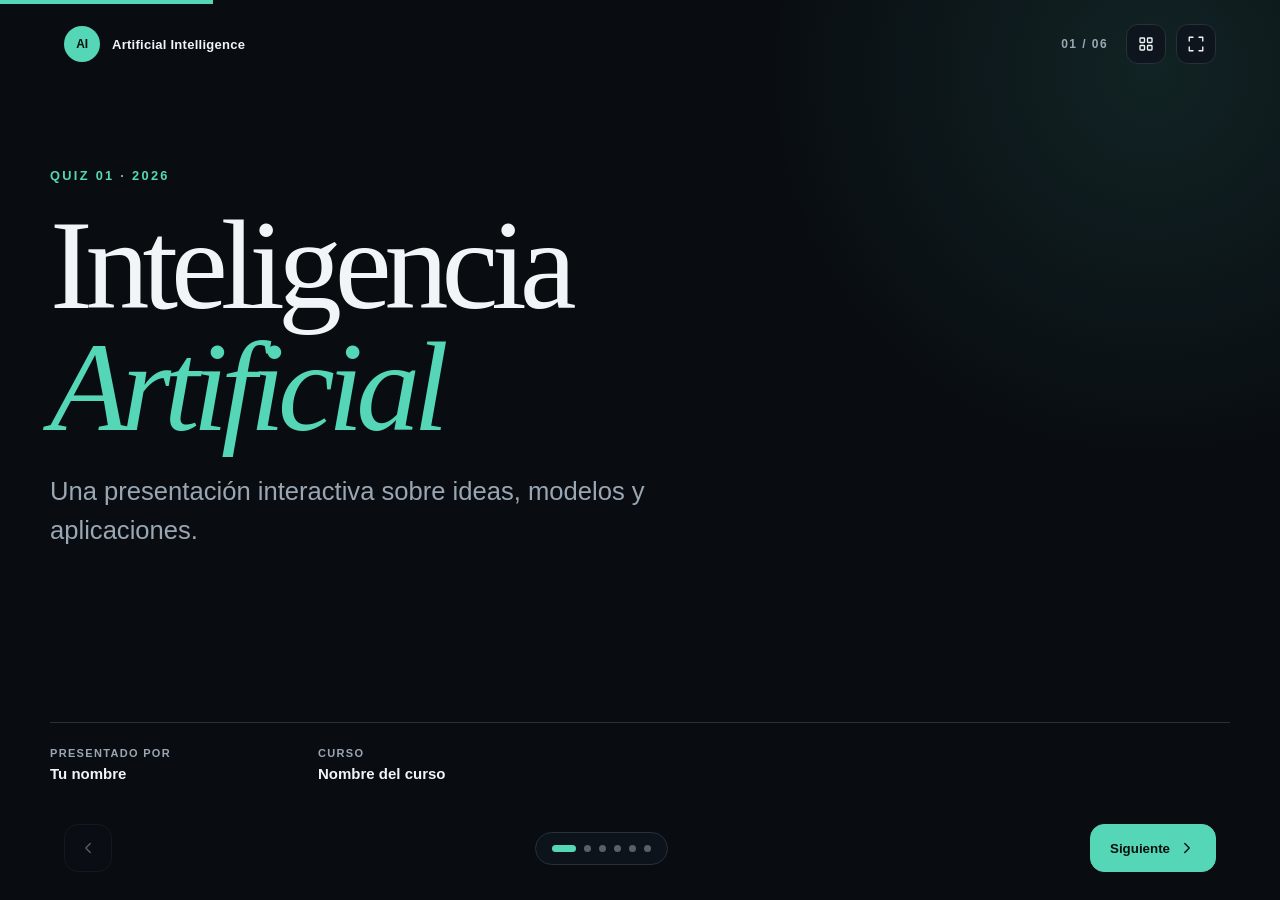
==== quiz1/presentation/presentation.html @ 91afd5ce "Added interactive quiz 1 presentation template" ====
<!doctype html>
<html lang="es">
  <head>
    <meta charset="UTF-8" />
    <meta name="viewport" content="width=device-width, initial-scale=1.0" />
    <meta name="description" content="Plantilla de presentación HTML interactiva" />
    <title>Presentación interactiva</title>
    <style>
:root {
  --background: #090d12;
  --surface: #121920;
  --surface-strong: #1a232c;
  --ink: #f1f5f7;
  --muted: #9aa7b2;
  --accent: #55d7b7;
  --accent-deep: #176b5b;
  --accent-soft: rgba(85, 215, 183, 0.14);
  --line: #26313b;
  --danger: #ef8585;
  --shadow: 0 24px 80px rgba(0, 0, 0, 0.38);
  --sans: Inter, ui-sans-serif, -apple-system, BlinkMacSystemFont, "Segoe UI", sans-serif;
  --serif: Georgia, "Times New Roman", serif;
}

* {
  box-sizing: border-box;
}

html,
body {
  width: 100%;
  height: 100%;
  margin: 0;
  overflow: hidden;
  background: var(--background);
  color: var(--ink);
  font-family: var(--sans);
}

button,
a {
  -webkit-tap-highlight-color: transparent;
}

button:focus-visible,
a:focus-visible {
  outline: 3px solid rgba(23, 107, 91, 0.3);
  outline-offset: 3px;
}

.presentation {
  position: relative;
  width: 100%;
  height: 100%;
  background:
    radial-gradient(circle at 90% 8%, rgba(85, 215, 183, 0.11), transparent 24rem),
    var(--background);
}

.progress {
  position: fixed;
  z-index: 20;
  top: 0;
  left: 0;
  width: 100%;
  height: 4px;
  background: transparent;
}

.progress span {
  display: block;
  width: 0;
  height: 100%;
  background: var(--accent);
  transition: width 350ms ease;
}

.topbar {
  position: fixed;
  z-index: 10;
  top: 0;
  left: 0;
  display: flex;
  width: 100%;
  height: 88px;
  align-items: center;
  justify-content: space-between;
  padding: 0 clamp(24px, 5vw, 80px);
}

.brand {
  display: inline-flex;
  align-items: center;
  gap: 12px;
  color: var(--ink);
  text-decoration: none;
}

.brand-mark {
  display: grid;
  width: 36px;
  height: 36px;
  place-items: center;
  border-radius: 50%;
  background: var(--accent);
  color: #06100d;
  font-size: 12px;
  font-weight: 800;
  letter-spacing: -0.03em;
}

.brand-name {
  font-size: 13px;
  font-weight: 700;
  letter-spacing: 0.02em;
}

.topbar-actions {
  display: flex;
  align-items: center;
  gap: 10px;
}

.slide-counter {
  margin-right: 8px;
  color: var(--muted);
  font-size: 12px;
  font-variant-numeric: tabular-nums;
  font-weight: 700;
  letter-spacing: 0.12em;
}

.icon-button,
.nav-button,
.close-button {
  display: inline-grid;
  border: 1px solid var(--line);
  background: rgba(15, 21, 28, 0.9);
  color: var(--ink);
  cursor: pointer;
  place-items: center;
  transition: border-color 180ms ease, background 180ms ease, color 180ms ease, transform 180ms ease;
}

.icon-button {
  width: 40px;
  height: 40px;
  border-radius: 12px;
}

.icon-button:hover,
.nav-button:hover,
.close-button:hover {
  border-color: var(--ink);
  transform: translateY(-1px);
}

.icon-button svg,
.nav-button svg {
  width: 18px;
  fill: none;
  stroke: currentColor;
  stroke-linecap: round;
  stroke-linejoin: round;
  stroke-width: 1.8;
}

.slides,
.slide {
  width: 100%;
  height: 100%;
}

.slide {
  position: absolute;
  inset: 0;
  visibility: hidden;
  opacity: 0;
  transform: translateX(28px);
  transition: opacity 420ms ease, transform 420ms ease, visibility 420ms;
}

.slide.is-active {
  visibility: visible;
  opacity: 1;
  transform: translateX(0);
}

.slide.is-before {
  transform: translateX(-28px);
}

.slide-content {
  display: flex;
  width: min(1180px, calc(100% - 48px));
  height: 100%;
  margin: 0 auto;
  padding: 120px 0 118px;
  flex-direction: column;
  justify-content: center;
}

.eyebrow {
  margin: 0 0 22px;
  color: var(--accent);
  font-size: clamp(11px, 1vw, 13px);
  font-weight: 800;
  letter-spacing: 0.18em;
}

h1,
h2,
h3,
p {
  margin-top: 0;
}

h1,
h2 {
  margin-bottom: 24px;
  font-family: var(--serif);
  font-weight: 400;
  letter-spacing: -0.055em;
  line-height: 0.95;
}

h1 {
  max-width: 900px;
  font-size: clamp(64px, 10vw, 142px);
}

h2 {
  max-width: 900px;
  font-size: clamp(45px, 6.2vw, 88px);
}

h1 span,
h2 span {
  color: var(--accent);
  font-style: italic;
}

.lead {
  max-width: 650px;
  margin-bottom: 0;
  color: var(--muted);
  font-size: clamp(18px, 2vw, 26px);
  line-height: 1.5;
}

.title-layout {
  justify-content: space-between;
  padding-top: 168px;
}

.title-meta {
  display: grid;
  width: 100%;
  padding-top: 24px;
  border-top: 1px solid var(--line);
  grid-template-columns: repeat(2, minmax(0, 220px));
  gap: 48px;
}

.title-meta div {
  display: flex;
  flex-direction: column;
  gap: 6px;
}

.title-meta span {
  color: var(--muted);
  font-size: 11px;
  font-weight: 700;
  letter-spacing: 0.12em;
  text-transform: uppercase;
}

.title-meta strong {
  font-size: 15px;
}

.split-layout,
.quiz-layout {
  display: grid;
  align-items: center;
  grid-template-columns: minmax(0, 1.2fr) minmax(300px, 0.8fr);
  gap: clamp(48px, 8vw, 120px);
}

.body-copy {
  max-width: 680px;
  margin-bottom: 0;
  color: var(--muted);
  font-size: clamp(17px, 1.55vw, 22px);
  line-height: 1.65;
}

.quote-card {
  position: relative;
  padding: clamp(32px, 5vw, 64px);
  border-radius: 28px;
  background: var(--surface);
}

.quote-mark {
  display: block;
  height: 52px;
  color: var(--accent);
  font-family: var(--serif);
  font-size: 80px;
  line-height: 1;
}

.quote-card blockquote {
  margin: 16px 0 28px;
  font-family: var(--serif);
  font-size: clamp(24px, 3vw, 42px);
  letter-spacing: -0.035em;
  line-height: 1.12;
}

.quote-card cite {
  color: var(--muted);
  font-size: 13px;
  font-style: normal;
  font-weight: 700;
}

.card-grid {
  display: grid;
  margin-top: clamp(20px, 5vh, 56px);
  grid-template-columns: repeat(3, 1fr);
  gap: 18px;
}

.info-card {
  min-height: 240px;
  padding: clamp(24px, 3vw, 40px);
  border: 1px solid var(--line);
  border-radius: 24px;
  background: rgba(255, 255, 255, 0.025);
}

.info-card.accent-card {
  border-color: transparent;
  background: var(--accent-deep);
  color: white;
  transform: translateY(-16px);
}

.card-number {
  display: inline-block;
  margin-bottom: 48px;
  color: var(--accent);
  font-size: 12px;
  font-weight: 800;
}

.accent-card .card-number,
.accent-card p {
  color: rgba(255, 255, 255, 0.72);
}

.info-card h3 {
  margin-bottom: 12px;
  font-family: var(--serif);
  font-size: clamp(25px, 2.6vw, 38px);
  font-weight: 400;
}

.info-card p {
  margin-bottom: 0;
  color: var(--muted);
  font-size: 15px;
  line-height: 1.55;
}

.process-list {
  display: grid;
  margin: clamp(24px, 5vh, 58px) 0 0;
  padding: 0;
  list-style: none;
  grid-template-columns: repeat(4, 1fr);
}

.process-list li {
  position: relative;
  display: flex;
  padding-right: 30px;
  align-items: flex-start;
  gap: 18px;
}

.process-list li:not(:last-child)::after {
  position: absolute;
  top: 23px;
  right: 12px;
  width: calc(100% - 88px);
  height: 1px;
  background: var(--line);
  content: "";
  transform: translateX(100%);
}

.process-number {
  display: grid;
  width: 46px;
  height: 46px;
  flex: 0 0 auto;
  border-radius: 50%;
  background: var(--accent-soft);
  color: var(--accent);
  font-weight: 800;
  place-items: center;
}

.process-list strong,
.process-list small {
  display: block;
}

.process-list strong {
  margin: 2px 0 8px;
  font-size: 16px;
}

.process-list small {
  color: var(--muted);
  font-size: 13px;
  line-height: 1.45;
}

.question {
  max-width: 700px;
  margin-bottom: 0;
  color: var(--muted);
  font-size: clamp(19px, 2vw, 26px);
  line-height: 1.5;
}

.answers {
  display: flex;
  flex-direction: column;
  gap: 12px;
}

.answer {
  display: flex;
  width: 100%;
  padding: 15px 18px;
  border: 1px solid var(--line);
  border-radius: 14px;
  align-items: center;
  gap: 14px;
  background: var(--surface);
  color: var(--ink);
  cursor: pointer;
  font: 600 14px/1.3 var(--sans);
  text-align: left;
  transition: border-color 180ms ease, background 180ms ease, transform 180ms ease;
}

.answer:hover {
  border-color: var(--accent);
  transform: translateX(4px);
}

.answer span {
  display: grid;
  width: 30px;
  height: 30px;
  flex: 0 0 auto;
  border-radius: 9px;
  background: var(--surface);
  place-items: center;
}

.answer.is-selected {
  border-color: var(--accent);
  background: var(--accent-soft);
}

.answer.is-incorrect {
  border-color: #8d4545;
  background: rgba(170, 58, 58, 0.16);
}

.quiz-feedback {
  min-height: 42px;
  margin: 8px 0 0;
  color: var(--muted);
  font-size: 13px;
  line-height: 1.5;
}

.end-layout {
  align-items: center;
  text-align: center;
}

.end-layout h2 {
  margin-bottom: 18px;
  font-size: clamp(80px, 14vw, 180px);
}

.end-layout .lead {
  margin-bottom: 30px;
}

.contact-link {
  padding-bottom: 4px;
  border-bottom: 1px solid var(--accent);
  color: var(--accent);
  font-size: 14px;
  font-weight: 700;
  text-decoration: none;
}

.controls {
  position: fixed;
  z-index: 10;
  right: clamp(24px, 5vw, 80px);
  bottom: 28px;
  left: clamp(24px, 5vw, 80px);
  display: flex;
  align-items: center;
  justify-content: space-between;
  pointer-events: none;
}

.nav-button,
.slide-dots {
  pointer-events: auto;
}

.nav-button {
  display: flex;
  min-width: 48px;
  height: 48px;
  padding: 0 14px;
  border-radius: 14px;
}

.nav-button:disabled {
  opacity: 0.35;
  cursor: default;
  transform: none;
}

.next-button {
  min-width: 126px;
  border-color: var(--accent);
  justify-content: center;
  gap: 8px;
  background: var(--accent);
  color: #06100d;
  font-weight: 700;
}

.next-button:hover {
  background: #72e2c8;
  border-color: #72e2c8;
}

.slide-dots {
  display: flex;
  padding: 12px 16px;
  border: 1px solid var(--line);
  border-radius: 999px;
  align-items: center;
  gap: 8px;
  background: rgba(15, 21, 28, 0.9);
  backdrop-filter: blur(10px);
}

.slide-dot {
  width: 7px;
  height: 7px;
  padding: 0;
  border: 0;
  border-radius: 50%;
  background: #55616b;
  cursor: pointer;
  transition: width 180ms ease, border-radius 180ms ease, background 180ms ease;
}

.slide-dot.is-active {
  width: 24px;
  border-radius: 5px;
  background: var(--accent);
}

.overview {
  position: fixed;
  z-index: 100;
  inset: 0;
  visibility: hidden;
  overflow-y: auto;
  padding: clamp(30px, 6vw, 80px);
  background: rgba(8, 12, 16, 0.98);
  opacity: 0;
  transition: opacity 250ms ease, visibility 250ms;
}

.overview.is-open {
  visibility: visible;
  opacity: 1;
}

.overview-header {
  display: flex;
  max-width: 1180px;
  margin: 0 auto 36px;
  align-items: flex-start;
  justify-content: space-between;
}

.overview-header h2 {
  margin: 0;
  font-size: clamp(38px, 5vw, 68px);
}

.close-button {
  width: 48px;
  height: 48px;
  border-radius: 50%;
  font-size: 28px;
  font-weight: 300;
}

.overview-grid {
  display: grid;
  max-width: 1180px;
  margin: 0 auto;
  grid-template-columns: repeat(3, 1fr);
  gap: 18px;
}

.overview-card {
  position: relative;
  aspect-ratio: 16 / 9;
  padding: 24px;
  border: 1px solid var(--line);
  border-radius: 18px;
  overflow: hidden;
  background: var(--surface);
  color: var(--ink);
  cursor: pointer;
  text-align: left;
  transition: border-color 180ms ease, transform 180ms ease, box-shadow 180ms ease;
}

.overview-card:hover,
.overview-card.is-active {
  border-color: var(--accent);
  box-shadow: var(--shadow);
  transform: translateY(-4px);
}

.overview-card span {
  color: var(--accent);
  font-size: 11px;
  font-weight: 800;
  letter-spacing: 0.12em;
}

.overview-card strong {
  position: absolute;
  right: 24px;
  bottom: 24px;
  left: 24px;
  font-family: var(--serif);
  font-size: clamp(20px, 2.4vw, 32px);
  font-weight: 400;
}

@media (max-width: 820px) {
  .brand-name,
  .slide-counter,
  .slide-dots {
    display: none;
  }

  .topbar {
    height: 72px;
  }

  .slide-content {
    width: min(100% - 40px, 680px);
    padding: 92px 0 92px;
  }

  .title-layout {
    padding-top: 118px;
  }

  .split-layout,
  .quiz-layout {
    display: flex;
    align-items: stretch;
    gap: 34px;
  }

  .quote-card {
    padding: 26px;
  }

  .quote-mark {
    display: none;
  }

  .quote-card blockquote {
    margin-top: 0;
  }

  .card-grid {
    grid-template-columns: 1fr;
    gap: 10px;
  }

  .info-card {
    min-height: 0;
    padding: 20px;
  }

  .info-card.accent-card {
    transform: none;
  }

  .card-number {
    margin-bottom: 14px;
  }

  .info-card p {
    display: none;
  }

  .process-list {
    grid-template-columns: repeat(2, 1fr);
    gap: 26px 18px;
  }

  .process-list li::after {
    display: none;
  }

  .overview-grid {
    grid-template-columns: repeat(2, 1fr);
  }
}

@media (max-width: 540px) {
  h1 {
    font-size: clamp(54px, 18vw, 84px);
  }

  h2 {
    font-size: clamp(40px, 13vw, 64px);
  }

  .title-meta {
    grid-template-columns: 1fr;
    gap: 14px;
  }

  .overview-grid {
    grid-template-columns: 1fr;
  }

  .next-button {
    min-width: 48px;
  }

  .next-button span {
    display: none;
  }
}

@media (prefers-reduced-motion: reduce) {
  *,
  *::before,
  *::after {
    scroll-behavior: auto !important;
    transition-duration: 0.01ms !important;
  }
}

@media print {
  html,
  body {
    height: auto;
    overflow: visible;
  }

  .topbar,
  .controls,
  .progress,
  .overview {
    display: none !important;
  }

  .slide {
    position: relative;
    display: block;
    visibility: visible;
    width: 100vw;
    height: 56.25vw;
    page-break-after: always;
    opacity: 1;
    transform: none;
  }
}

    </style>
  </head>
  <body>
    <main class="presentation" aria-label="Presentación interactiva">
      <div class="progress" aria-hidden="true">
        <span id="progress-bar"></span>
      </div>

      <header class="topbar">
        <a class="brand" href="#1" aria-label="Ir a la portada">
          <span class="brand-mark">AI</span>
          <span class="brand-name">Artificial Intelligence</span>
        </a>

        <div class="topbar-actions">
          <span id="slide-counter" class="slide-counter" aria-live="polite">01 / 06</span>
          <button id="overview-button" class="icon-button" type="button" aria-label="Ver todas las diapositivas" title="Vista general (O)">
            <svg viewBox="0 0 24 24" aria-hidden="true">
              <rect x="4" y="4" width="6" height="6" rx="1"></rect>
              <rect x="14" y="4" width="6" height="6" rx="1"></rect>
              <rect x="4" y="14" width="6" height="6" rx="1"></rect>
              <rect x="14" y="14" width="6" height="6" rx="1"></rect>
            </svg>
          </button>
          <button id="fullscreen-button" class="icon-button" type="button" aria-label="Activar pantalla completa" title="Pantalla completa (F)">
            <svg viewBox="0 0 24 24" aria-hidden="true">
              <path d="M8 3H3v5M16 3h5v5M8 21H3v-5M16 21h5v-5"></path>
            </svg>
          </button>
        </div>
      </header>

      <div id="slides" class="slides">
        <!-- DUPLICA una sección .slide para crear nuevas diapositivas. -->
        <section class="slide title-slide is-active" data-title="Portada" aria-hidden="false">
          <div class="slide-content title-layout">
            <div>
              <p class="eyebrow">QUIZ 01 · 2026</p>
              <h1>Inteligencia<br /><span>Artificial</span></h1>
              <p class="lead">Una presentación interactiva sobre ideas, modelos y aplicaciones.</p>
            </div>

            <div class="title-meta">
              <div>
                <span>Presentado por</span>
                <strong>Tu nombre</strong>
              </div>
              <div>
                <span>Curso</span>
                <strong>Nombre del curso</strong>
              </div>
            </div>
          </div>
        </section>

        <section class="slide" data-title="Idea principal" aria-hidden="true">
          <div class="slide-content split-layout">
            <div>
              <p class="eyebrow">01 · CONTEXTO</p>
              <h2>Una idea principal,<br /><span>explicada con claridad.</span></h2>
              <p class="body-copy">Usa este espacio para introducir el concepto central. Mantén cada diapositiva enfocada en una sola idea y deja que la explicación oral aporte el detalle.</p>
            </div>

            <aside class="quote-card">
              <span class="quote-mark">“</span>
              <blockquote>La simplicidad es la máxima sofisticación.</blockquote>
              <cite>— Leonardo da Vinci</cite>
            </aside>
          </div>
        </section>

        <section class="slide" data-title="Tres conceptos" aria-hidden="true">
          <div class="slide-content">
            <p class="eyebrow">02 · FUNDAMENTOS</p>
            <h2>Tres conceptos <span>esenciales</span></h2>

            <div class="card-grid">
              <article class="info-card">
                <span class="card-number">01</span>
                <h3>Datos</h3>
                <p>La evidencia que permite encontrar patrones y entrenar modelos.</p>
              </article>
              <article class="info-card accent-card">
                <span class="card-number">02</span>
                <h3>Modelo</h3>
                <p>Una representación que aprende relaciones para generar predicciones.</p>
              </article>
              <article class="info-card">
                <span class="card-number">03</span>
                <h3>Decisión</h3>
                <p>El resultado que conecta el aprendizaje con una aplicación real.</p>
              </article>
            </div>
          </div>
        </section>

        <section class="slide" data-title="Proceso" aria-hidden="true">
          <div class="slide-content">
            <p class="eyebrow">03 · PROCESO</p>
            <h2>De los datos al <span>resultado</span></h2>

            <ol class="process-list">
              <li>
                <span class="process-number">1</span>
                <div><strong>Observar</strong><small>Recolectar y comprender los datos.</small></div>
              </li>
              <li>
                <span class="process-number">2</span>
                <div><strong>Aprender</strong><small>Ajustar el modelo a los patrones.</small></div>
              </li>
              <li>
                <span class="process-number">3</span>
                <div><strong>Evaluar</strong><small>Medir precisión, sesgos y límites.</small></div>
              </li>
              <li>
                <span class="process-number">4</span>
                <div><strong>Aplicar</strong><small>Convertir la predicción en valor.</small></div>
              </li>
            </ol>
          </div>
        </section>

        <section class="slide" data-title="Pregunta" aria-hidden="true">
          <div class="slide-content quiz-layout">
            <div>
              <p class="eyebrow">04 · INTERACCIÓN</p>
              <h2>Pregunta para la <span>audiencia</span></h2>
              <p class="question">¿Cuál es el elemento más importante para que un sistema de IA sea confiable?</p>
            </div>

            <div class="answers" role="group" aria-label="Opciones de respuesta">
              <button class="answer" type="button" data-feedback="Los datos son esenciales, pero también deben evaluarse el modelo y su contexto.">
                <span>A</span> Una gran cantidad de datos
              </button>
              <button class="answer" type="button" data-correct="true" data-feedback="¡Correcto! La evaluación continua integra calidad, contexto, desempeño y riesgos.">
                <span>B</span> La evaluación continua
              </button>
              <button class="answer" type="button" data-feedback="La complejidad no garantiza confiabilidad; a menudo dificulta explicar el resultado.">
                <span>C</span> El modelo más complejo
              </button>
              <p id="quiz-feedback" class="quiz-feedback" aria-live="polite">Selecciona una respuesta.</p>
            </div>
          </div>
        </section>

        <section class="slide end-slide" data-title="Cierre" aria-hidden="true">
          <div class="slide-content end-layout">
            <p class="eyebrow">CONCLUSIÓN</p>
            <h2>Gracias.</h2>
            <p class="lead">¿Preguntas o comentarios?</p>
            <a class="contact-link" href="mailto:tu.nombre@email.com">tu.nombre@email.com</a>
          </div>
        </section>
      </div>

      <nav class="controls" aria-label="Navegación entre diapositivas">
        <button id="previous-button" class="nav-button" type="button" aria-label="Diapositiva anterior">
          <svg viewBox="0 0 24 24" aria-hidden="true"><path d="m15 18-6-6 6-6"></path></svg>
        </button>
        <div id="slide-dots" class="slide-dots" aria-label="Seleccionar diapositiva"></div>
        <button id="next-button" class="nav-button next-button" type="button" aria-label="Diapositiva siguiente">
          <span>Siguiente</span>
          <svg viewBox="0 0 24 24" aria-hidden="true"><path d="m9 18 6-6-6-6"></path></svg>
        </button>
      </nav>
    </main>

    <div id="overview" class="overview" aria-hidden="true">
      <div class="overview-header">
        <div>
          <p class="eyebrow">NAVEGACIÓN</p>
          <h2>Todas las diapositivas</h2>
        </div>
        <button id="close-overview" class="close-button" type="button" aria-label="Cerrar vista general">×</button>
      </div>
      <div id="overview-grid" class="overview-grid"></div>
    </div>

    <script>
const slides = Array.from(document.querySelectorAll(".slide"));
const previousButton = document.querySelector("#previous-button");
const nextButton = document.querySelector("#next-button");
const counter = document.querySelector("#slide-counter");
const progressBar = document.querySelector("#progress-bar");
const dotsContainer = document.querySelector("#slide-dots");
const overview = document.querySelector("#overview");
const overviewGrid = document.querySelector("#overview-grid");
const overviewButton = document.querySelector("#overview-button");
const closeOverviewButton = document.querySelector("#close-overview");
const fullscreenButton = document.querySelector("#fullscreen-button");

let currentSlide = getSlideFromHash();

function getSlideFromHash() {
  const requestedSlide = Number(window.location.hash.slice(1));
  if (!Number.isInteger(requestedSlide)) return 0;
  return Math.min(Math.max(requestedSlide - 1, 0), slides.length - 1);
}

function formatNumber(number) {
  return String(number).padStart(2, "0");
}

function renderNavigation() {
  slides.forEach((slide, index) => {
    const dot = document.createElement("button");
    dot.className = "slide-dot";
    dot.type = "button";
    dot.setAttribute("aria-label", `Ir a la diapositiva ${index + 1}: ${slide.dataset.title}`);
    dot.addEventListener("click", () => goToSlide(index));
    dotsContainer.appendChild(dot);

    const card = document.createElement("button");
    card.className = "overview-card";
    card.type = "button";
    card.innerHTML = `<span>${formatNumber(index + 1)}</span><strong>${slide.dataset.title}</strong>`;
    card.addEventListener("click", () => {
      goToSlide(index);
      closeOverview();
    });
    overviewGrid.appendChild(card);
  });
}

function goToSlide(index, updateHash = true) {
  const target = Math.min(Math.max(index, 0), slides.length - 1);
  currentSlide = target;

  slides.forEach((slide, slideIndex) => {
    const isActive = slideIndex === currentSlide;
    slide.classList.toggle("is-active", isActive);
    slide.classList.toggle("is-before", slideIndex < currentSlide);
    slide.setAttribute("aria-hidden", String(!isActive));
  });

  dotsContainer.querySelectorAll(".slide-dot").forEach((dot, dotIndex) => {
    dot.classList.toggle("is-active", dotIndex === currentSlide);
    dot.setAttribute("aria-current", dotIndex === currentSlide ? "true" : "false");
  });

  overviewGrid.querySelectorAll(".overview-card").forEach((card, cardIndex) => {
    card.classList.toggle("is-active", cardIndex === currentSlide);
  });

  counter.textContent = `${formatNumber(currentSlide + 1)} / ${formatNumber(slides.length)}`;
  progressBar.style.width = `${((currentSlide + 1) / slides.length) * 100}%`;
  previousButton.disabled = currentSlide === 0;
  nextButton.disabled = currentSlide === slides.length - 1;

  if (updateHash) {
    history.replaceState(null, "", `#${currentSlide + 1}`);
  }
}

function openOverview() {
  overview.classList.add("is-open");
  overview.setAttribute("aria-hidden", "false");
  closeOverviewButton.focus();
}

function closeOverview() {
  overview.classList.remove("is-open");
  overview.setAttribute("aria-hidden", "true");
  overviewButton.focus();
}

async function toggleFullscreen() {
  try {
    if (!document.fullscreenElement) {
      await document.documentElement.requestFullscreen();
    } else {
      await document.exitFullscreen();
    }
  } catch (error) {
    console.warn("El navegador no pudo cambiar a pantalla completa.", error);
  }
}

previousButton.addEventListener("click", () => goToSlide(currentSlide - 1));
nextButton.addEventListener("click", () => goToSlide(currentSlide + 1));
overviewButton.addEventListener("click", openOverview);
closeOverviewButton.addEventListener("click", closeOverview);
fullscreenButton.addEventListener("click", toggleFullscreen);

document.addEventListener("fullscreenchange", () => {
  const isFullscreen = Boolean(document.fullscreenElement);
  fullscreenButton.setAttribute("aria-label", isFullscreen ? "Salir de pantalla completa" : "Activar pantalla completa");
});

document.addEventListener("keydown", (event) => {
  if (event.target.matches("button, a, input, textarea, select")) return;

  if (overview.classList.contains("is-open")) {
    if (event.key === "Escape" || event.key.toLowerCase() === "o") closeOverview();
    return;
  }

  if (["ArrowRight", "ArrowDown", "PageDown", " "].includes(event.key)) {
    event.preventDefault();
    goToSlide(currentSlide + 1);
  }

  if (["ArrowLeft", "ArrowUp", "PageUp"].includes(event.key)) {
    event.preventDefault();
    goToSlide(currentSlide - 1);
  }

  if (event.key === "Home") goToSlide(0);
  if (event.key === "End") goToSlide(slides.length - 1);
  if (event.key.toLowerCase() === "f") toggleFullscreen();
  if (event.key.toLowerCase() === "o") openOverview();
});

window.addEventListener("hashchange", () => goToSlide(getSlideFromHash(), false));

document.querySelectorAll(".answer").forEach((answer) => {
  answer.addEventListener("click", () => {
    const feedback = document.querySelector("#quiz-feedback");
    document.querySelectorAll(".answer").forEach((item) => {
      item.classList.remove("is-selected", "is-incorrect");
    });

    answer.classList.add(answer.dataset.correct ? "is-selected" : "is-incorrect");
    feedback.textContent = answer.dataset.feedback;
  });
});

let touchStartX = 0;
document.addEventListener("touchstart", (event) => {
  touchStartX = event.changedTouches[0].screenX;
}, { passive: true });

document.addEventListener("touchend", (event) => {
  const distance = event.changedTouches[0].screenX - touchStartX;
  if (Math.abs(distance) < 60) return;
  goToSlide(currentSlide + (distance < 0 ? 1 : -1));
}, { passive: true });

renderNavigation();
goToSlide(currentSlide, false);

    </script>
  </body>
</html>
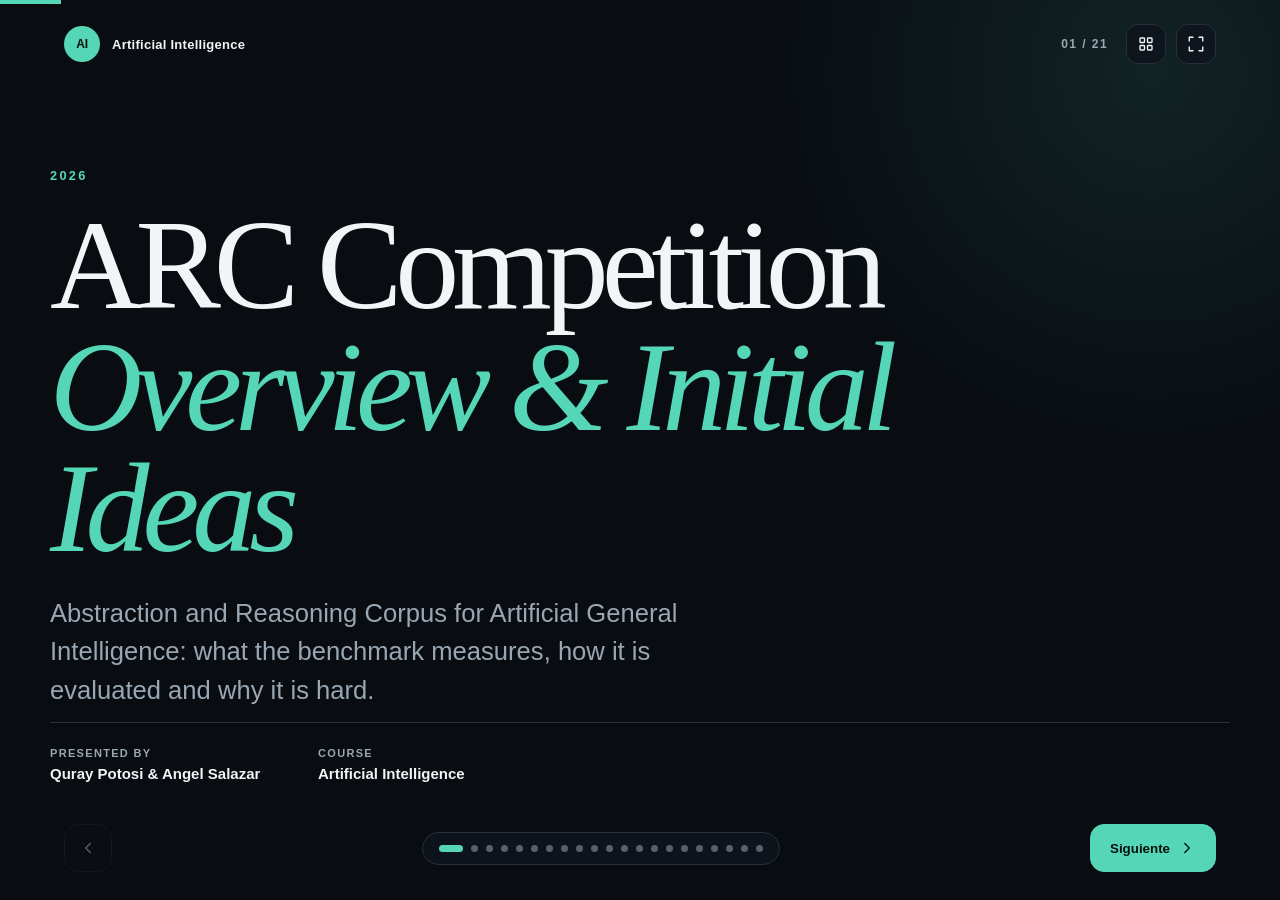
==== commit 10018187: "Added ARC-AGI2 overview slides" ====
--- a/quiz1/presentation/presentation.html
+++ b/quiz1/presentation/presentation.html
@@ -1,10 +1,10 @@
 <!doctype html>
-<html lang="es">
+<html lang="en">
   <head>
     <meta charset="UTF-8" />
     <meta name="viewport" content="width=device-width, initial-scale=1.0" />
-    <meta name="description" content="Plantilla de presentación HTML interactiva" />
-    <title>Presentación interactiva</title>
+    <meta name="description" content="ARC-AGI-2: benchmark, dataset structure, evaluation and why it is difficult" />
+    <title>ARC-AGI-2 · Quiz 01</title>
     <style>
 :root {
   --background: #090d12;
@@ -849,122 +849,446 @@
         <section class="slide title-slide is-active" data-title="Portada" aria-hidden="false">
           <div class="slide-content title-layout">
             <div>
-              <p class="eyebrow">QUIZ 01 · 2026</p>
-              <h1>Inteligencia<br /><span>Artificial</span></h1>
-              <p class="lead">Una presentación interactiva sobre ideas, modelos y aplicaciones.</p>
+              <p class="eyebrow">2026</p>
+              <h1>ARC Competition<br /><span>Overview &amp; Initial Ideas</span></h1>
+              <p class="lead">Abstraction and Reasoning Corpus for Artificial General Intelligence: what the benchmark measures, how it is evaluated and why it is hard.</p>
             </div>
 
             <div class="title-meta">
               <div>
-                <span>Presentado por</span>
-                <strong>Tu nombre</strong>
+                <span>Presented by</span>
+                <strong>Quray Potosi &amp; Angel Salazar</strong>
               </div>
               <div>
-                <span>Curso</span>
-                <strong>Nombre del curso</strong>
+                <span>Course</span>
+                <strong>Artificial Intelligence</strong>
               </div>
             </div>
           </div>
         </section>
 
-        <section class="slide" data-title="Idea principal" aria-hidden="true">
+        <section class="slide" data-title="What is ARC-AGI?" aria-hidden="true">
           <div class="slide-content split-layout">
             <div>
-              <p class="eyebrow">01 · CONTEXTO</p>
-              <h2>Una idea principal,<br /><span>explicada con claridad.</span></h2>
-              <p class="body-copy">Usa este espacio para introducir el concepto central. Mantén cada diapositiva enfocada en una sola idea y deja que la explicación oral aporte el detalle.</p>
+              <p class="eyebrow">01 · WHAT IS ARC-AGI?</p>
+              <h2>A benchmark for<br /><span>completely new problems.</span></h2>
+              <p class="body-copy">ARC-AGI evaluates whether an AI system can solve reasoning problems it has never seen. It is not primarily testing memorization, factual knowledge or language understanding, but <strong>fluid intelligence</strong>: looking at a few examples, discovering the abstract rule behind them and applying it to a new situation.</p>
             </div>
 
             <aside class="quote-card">
               <span class="quote-mark">“</span>
-              <blockquote>La simplicidad es la máxima sofisticación.</blockquote>
-              <cite>— Leonardo da Vinci</cite>
+              <blockquote>Examples → Infer an abstract rule → Apply it to a new input</blockquote>
+              <cite>— The central idea of ARC</cite>
             </aside>
           </div>
         </section>
 
-        <section class="slide" data-title="Tres conceptos" aria-hidden="true">
+        <section class="slide" data-title="Skill acquisition" aria-hidden="true">
           <div class="slide-content">
-            <p class="eyebrow">02 · FUNDAMENTOS</p>
-            <h2>Tres conceptos <span>esenciales</span></h2>
+            <p class="eyebrow">01 · WHAT IS ARC-AGI?</p>
+            <h2>Not memorization,<br /><span>skill acquisition</span></h2>
 
             <div class="card-grid">
               <article class="info-card">
                 <span class="card-number">01</span>
-                <h3>Datos</h3>
-                <p>La evidencia que permite encontrar patrones y entrenar modelos.</p>
+                <h3>Unique tasks</h3>
+                <p>Every ARC task is designed to be different, so solutions cannot be memorized task by task.</p>
               </article>
               <article class="info-card accent-card">
                 <span class="card-number">02</span>
-                <h3>Modelo</h3>
-                <p>Una representación que aprende relaciones para generar predicciones.</p>
+                <h3>New skills</h3>
+                <p>The goal is a system that acquires a new skill rapidly when it meets a new problem.</p>
               </article>
               <article class="info-card">
                 <span class="card-number">03</span>
-                <h3>Decisión</h3>
-                <p>El resultado que conecta el aprendizaje con una aplicación real.</p>
-              </article>
-            </div>
-          </div>
-        </section>
-
-        <section class="slide" data-title="Proceso" aria-hidden="true">
+                <h3>Efficiency</h3>
+                <p>Brute force may eventually find an answer, but exhaustive computation is not evidence of general intelligence.</p>
+              </article>
+            </div>
+          </div>
+        </section>
+
+        <section class="slide" data-title="Core Knowledge Priors" aria-hidden="true">
           <div class="slide-content">
-            <p class="eyebrow">03 · PROCESO</p>
-            <h2>De los datos al <span>resultado</span></h2>
+            <p class="eyebrow">01 · WHAT IS ARC-AGI?</p>
+            <h2>Minimal <span>prior knowledge</span></h2>
+
+            <div class="card-grid">
+              <article class="info-card">
+                <span class="card-number">01</span>
+                <h3>Objects</h3>
+                <p>Object persistence, connectivity, containment and boundaries.</p>
+              </article>
+              <article class="info-card accent-card">
+                <span class="card-number">02</span>
+                <h3>Space</h3>
+                <p>Relative position, symmetry, basic geometry and simple transformations.</p>
+              </article>
+              <article class="info-card">
+                <span class="card-number">03</span>
+                <h3>Quantity</h3>
+                <p>Counting and comparing amounts of elements.</p>
+              </article>
+            </div>
+          </div>
+        </section>
+
+        <section class="slide" data-title="ARC-AGI-2" aria-hidden="true">
+          <div class="slide-content split-layout">
+            <div>
+              <p class="eyebrow">01 · WHAT IS ARC-AGI?</p>
+              <h2>The second<br /><span>generation</span></h2>
+              <p class="body-copy">ARC-AGI-2 keeps the input–output grid format of ARC-AGI, but introduces harder tasks designed specifically to challenge modern reasoning systems. These elementary concepts matter because ARC tries to separate <strong>reasoning ability</strong> from specialized knowledge.</p>
+            </div>
+
+            <aside class="quote-card">
+              <span class="quote-mark">“</span>
+              <blockquote>Can an AI efficiently infer a new abstract skill and use it on a problem it has never encountered?</blockquote>
+              <cite>— The real question behind the benchmark</cite>
+            </aside>
+          </div>
+        </section>
+
+        <section class="slide" data-title="How a task works" aria-hidden="true">
+          <div class="slide-content split-layout">
+            <div>
+              <p class="eyebrow">02 · HOW A TASK WORKS</p>
+              <h2>Training examples,<br /><span>then a hidden test</span></h2>
+              <p class="body-copy">Every ARC-AGI-2 task is a small reasoning problem made of colored grids. A few demonstration pairs show the hidden transformation; then a new input arrives and the correct output is hidden. The solver has to generate the complete output grid.</p>
+            </div>
+
+            <aside class="quote-card">
+              <span class="quote-mark">“</span>
+              <blockquote>Input 1 → Output 1<br />Input 2 → Output 2<br />Input 3 → Output 3<br />New Input → ?</blockquote>
+              <cite>— Structure of a single task</cite>
+            </aside>
+          </div>
+        </section>
+
+        <section class="slide" data-title="Inferring the rule" aria-hidden="true">
+          <div class="slide-content split-layout">
+            <div>
+              <p class="eyebrow">02 · HOW A TASK WORKS</p>
+              <h2>The rule is <span>never given</span></h2>
+              <p class="body-copy">The AI has to infer which objects exist, which properties are relevant, what changed between input and output, which transformations were applied, in which order and under which conditions. The inferred rule must explain <strong>all</strong> the training examples.</p>
+            </div>
+
+            <aside class="quote-card">
+              <span class="quote-mark">“</span>
+              <blockquote>f(Input₁) = Output₁<br />f(Input₂) = Output₂<br />f(Test) = Prediction</blockquote>
+              <cite>— Discover the unknown transformation f</cite>
+            </aside>
+          </div>
+        </section>
+
+        <section class="slide" data-title="The grids" aria-hidden="true">
+          <div class="slide-content">
+            <p class="eyebrow">02 · HOW A TASK WORKS</p>
+            <h2>Anatomy of a <span>grid</span></h2>
+
+            <div class="card-grid">
+              <article class="info-card">
+                <span class="card-number">01</span>
+                <h3>0 – 9</h3>
+                <p>Cells hold integers from 0 to 9, conventionally shown as colors so humans can read the task.</p>
+              </article>
+              <article class="info-card accent-card">
+                <span class="card-number">02</span>
+                <h3>Up to 30×30</h3>
+                <p>Dimensions vary between tasks, and the output does not necessarily match the size of the input.</p>
+              </article>
+              <article class="info-card">
+                <span class="card-number">03</span>
+                <h3>No options</h3>
+                <p>This is not a multiple-choice problem: the solver constructs the whole output grid itself.</p>
+              </article>
+            </div>
+          </div>
+        </section>
+
+        <section class="slide" data-title="Dataset structure" aria-hidden="true">
+          <div class="slide-content">
+            <p class="eyebrow">03 · DATASET</p>
+            <h2>Four datasets, <span>one pipeline</span></h2>
 
             <ol class="process-list">
               <li>
                 <span class="process-number">1</span>
-                <div><strong>Observar</strong><small>Recolectar y comprender los datos.</small></div>
+                <div><strong>1000 Public Training</strong><small>Develop and train our solver. Completely public.</small></div>
               </li>
               <li>
                 <span class="process-number">2</span>
-                <div><strong>Aprender</strong><small>Ajustar el modelo a los patrones.</small></div>
+                <div><strong>120 Public Evaluation</strong><small>Measure generalization during development.</small></div>
               </li>
               <li>
                 <span class="process-number">3</span>
-                <div><strong>Evaluar</strong><small>Medir precisión, sesgos y límites.</small></div>
+                <div><strong>120 Semi-Private</strong><small>Hidden evaluation for the live leaderboards.</small></div>
               </li>
               <li>
                 <span class="process-number">4</span>
-                <div><strong>Aplicar</strong><small>Convertir la predicción en valor.</small></div>
+                <div><strong>120 Private</strong><small>Final hidden evaluation of the competition.</small></div>
               </li>
             </ol>
           </div>
         </section>
 
-        <section class="slide" data-title="Pregunta" aria-hidden="true">
-          <div class="slide-content quiz-layout">
+        <section class="slide" data-title="Public Training Set" aria-hidden="true">
+          <div class="slide-content split-layout">
             <div>
-              <p class="eyebrow">04 · INTERACCIÓN</p>
-              <h2>Pregunta para la <span>audiencia</span></h2>
-              <p class="question">¿Cuál es el elemento más importante para que un sistema de IA sea confiable?</p>
-            </div>
-
-            <div class="answers" role="group" aria-label="Opciones de respuesta">
-              <button class="answer" type="button" data-feedback="Los datos son esenciales, pero también deben evaluarse el modelo y su contexto.">
-                <span>A</span> Una gran cantidad de datos
-              </button>
-              <button class="answer" type="button" data-correct="true" data-feedback="¡Correcto! La evaluación continua integra calidad, contexto, desempeño y riesgos.">
-                <span>B</span> La evaluación continua
-              </button>
-              <button class="answer" type="button" data-feedback="La complejidad no garantiza confiabilidad; a menudo dificulta explicar el resultado.">
-                <span>C</span> El modelo más complejo
-              </button>
-              <p id="quiz-feedback" class="quiz-feedback" aria-live="polite">Selecciona una respuesta.</p>
-            </div>
-          </div>
-        </section>
-
-        <section class="slide end-slide" data-title="Cierre" aria-hidden="true">
-          <div class="slide-content end-layout">
-            <p class="eyebrow">CONCLUSIÓN</p>
-            <h2>Gracias.</h2>
-            <p class="lead">¿Preguntas o comentarios?</p>
-            <a class="contact-link" href="mailto:tu.nombre@email.com">tu.nombre@email.com</a>
-          </div>
-        </section>
+              <p class="eyebrow">03 · DATASET</p>
+              <h2>1000 tasks to<br /><span>build the system</span></h2>
+              <p class="body-copy">The Training Set is intentionally <strong>not difficulty-calibrated</strong>: it ranges from simple to very hard. Its purpose is to expose the system to ARC's format and its Core Knowledge Priors, not to measure final performance. We can inspect these tasks and their solutions freely.</p>
+            </div>
+
+            <aside class="quote-card">
+              <span class="quote-mark">“</span>
+              <blockquote>Learn reusable reasoning mechanisms, not the answers themselves.</blockquote>
+              <cite>— Not a conventional supervised dataset</cite>
+            </aside>
+          </div>
+        </section>
+
+        <section class="slide" data-title="Evaluation sets" aria-hidden="true">
+          <div class="slide-content">
+            <p class="eyebrow">03 · DATASET</p>
+            <h2>Three evaluation <span>sets</span></h2>
+
+            <div class="card-grid">
+              <article class="info-card">
+                <span class="card-number">120 TASKS</span>
+                <h3>Public</h3>
+                <p>Public but for evaluation, not training. Human-calibrated: every task was solved pass@2 by at least two people.</p>
+              </article>
+              <article class="info-card accent-card">
+                <span class="card-number">120 TASKS</span>
+                <h3>Semi-Private</h3>
+                <p>Hidden from competitors; used for the live Kaggle and ARC Prize leaderboards. May have had limited exposure to third parties.</p>
+              </article>
+              <article class="info-card">
+                <span class="card-number">120 TASKS</span>
+                <h3>Private</h3>
+                <p>The most protected set, used for the final leaderboard. Not exposed to third parties: the strongest test of real generalization.</p>
+              </article>
+            </div>
+          </div>
+        </section>
+
+        <section class="slide" data-title="Two meanings of train" aria-hidden="true">
+          <div class="slide-content split-layout">
+            <div>
+              <p class="eyebrow">03 · DATASET</p>
+              <h2>Two meanings of<br /><span>“training”</span></h2>
+              <p class="body-copy">At <strong>dataset level</strong>, the Public Training Set is 1000 complete ARC tasks used to develop our solver. At <strong>task level</strong>, <code>"train"</code> is the handful of demonstration input–output pairs stored inside one single task, next to its <code>"test"</code> input.</p>
+            </div>
+
+            <aside class="quote-card">
+              <span class="quote-mark">“</span>
+              <blockquote>1000 tasks to build the solver.<br />A few examples to solve each task.</blockquote>
+              <cite>— Dataset level vs. task level</cite>
+            </aside>
+          </div>
+        </section>
+
+        <section class="slide" data-title="Learning at test time" aria-hidden="true">
+          <div class="slide-content">
+            <p class="eyebrow">03 · DATASET</p>
+            <h2>Even a hidden task<br /><span>brings its own examples</span></h2>
+
+            <ol class="process-list">
+              <li>
+                <span class="process-number">A</span>
+                <div><strong>Input A → Output A</strong><small>Demonstration inside the unseen task.</small></div>
+              </li>
+              <li>
+                <span class="process-number">B</span>
+                <div><strong>Input B → Output B</strong><small>Second demonstration of the same rule.</small></div>
+              </li>
+              <li>
+                <span class="process-number">C</span>
+                <div><strong>Input C → Output C</strong><small>Third demonstration of the same rule.</small></div>
+              </li>
+              <li>
+                <span class="process-number">D</span>
+                <div><strong>Input D → ?</strong><small>The solver adapts at inference time and predicts.</small></div>
+              </li>
+            </ol>
+          </div>
+        </section>
+
+        <section class="slide" data-title="Objective" aria-hidden="true">
+          <div class="slide-content split-layout">
+            <div>
+              <p class="eyebrow">04 · OBJECTIVE</p>
+              <h2>Solve tasks<br /><span>never seen before</span></h2>
+              <p class="body-copy">The competition objective is a system general enough to correctly solve a very large fraction of the hidden evaluation tasks. ARC Prize defines the major target of the benchmark.</p>
+            </div>
+
+            <aside class="quote-card">
+              <span class="quote-mark">“</span>
+              <blockquote>85% accuracy</blockquote>
+              <cite>— ARC Prize target</cite>
+            </aside>
+          </div>
+        </section>
+
+        <section class="slide" data-title="Competition rules" aria-hidden="true">
+          <div class="slide-content">
+            <p class="eyebrow">04 · RULES</p>
+            <h2>How the <span>scoring works</span></h2>
+
+            <div class="card-grid">
+              <article class="info-card">
+                <span class="card-number">01</span>
+                <h3>Pass@2</h3>
+                <p>Two predicted grids per test input. The task counts as solved if either one matches exactly — the same bar used to calibrate humans.</p>
+              </article>
+              <article class="info-card accent-card">
+                <span class="card-number">02</span>
+                <h3>Efficiency counts</h3>
+                <p>Log-linear scaling from bigger models is not enough to beat ARC-AGI-2. Cost becomes a primary metric alongside accuracy.</p>
+              </article>
+              <article class="info-card">
+                <span class="card-number">03</span>
+                <h3>Two leaderboards</h3>
+                <p>Semi-Private drives the live Kaggle / ARC Prize leaderboard; Private decides the final ranking, so overfitting to public tasks does not pay off.</p>
+              </article>
+            </div>
+          </div>
+        </section>
+
+        <section class="slide" data-title="Exact evaluation" aria-hidden="true">
+          <div class="slide-content">
+            <p class="eyebrow">04 · EVALUATION</p>
+            <h2>Exact output <span>reconstruction</span></h2>
+
+            <div class="card-grid">
+              <article class="info-card">
+                <span class="card-number">GROUND TRUTH</span>
+                <h3>0 2 2<br />0 2 0<br />0 2 2</h3>
+                <p>The hidden output the prediction is compared against.</p>
+              </article>
+              <article class="info-card accent-card">
+                <span class="card-number">CORRECT</span>
+                <h3>0 2 2<br />0 2 0<br />0 2 2</h3>
+                <p>Dimensions, positions and every color match exactly.</p>
+              </article>
+              <article class="info-card">
+                <span class="card-number">INCORRECT</span>
+                <h3>0 2 2<br />0 2 0<br />0 2 1</h3>
+                <p>One single wrong cell and the whole answer scores nothing.</p>
+              </article>
+            </div>
+          </div>
+        </section>
+
+        <section class="slide" data-title="Human calibration" aria-hidden="true">
+          <div class="slide-content split-layout">
+            <div>
+              <p class="eyebrow">04 · EVALUATION</p>
+              <h2>Hard for AI,<br /><span>solvable by humans</span></h2>
+              <p class="body-copy">The Public, Semi-Private and Private sets were built so that their human-facing difficulty distributions are statistically similar. More than 400 participants took part in the calibration process. A solver can understand a task partially and still get no credit at all.</p>
+            </div>
+
+            <aside class="quote-card">
+              <span class="quote-mark">“</span>
+              <blockquote>100% of the final tasks were solved by at least two humans in fewer than two attempts.</blockquote>
+              <cite>— ARC-AGI-2 official page</cite>
+            </aside>
+          </div>
+        </section>
+
+        <section class="slide" data-title="Why is it difficult?" aria-hidden="true">
+          <div class="slide-content">
+            <p class="eyebrow">05 · DIFFICULTY</p>
+            <h2>Why is ARC-AGI-2 <span>difficult?</span></h2>
+
+            <div class="card-grid">
+              <article class="info-card">
+                <span class="card-number">01</span>
+                <h3>Compositional</h3>
+                <p>Several interacting rules at once, instead of one single transformation such as “move all objects downward”.</p>
+              </article>
+              <article class="info-card accent-card">
+                <span class="card-number">02</span>
+                <h3>Multi-step</h3>
+                <p>Transformations are sequential: the state produced by one operation decides what must happen next.</p>
+              </article>
+              <article class="info-card">
+                <span class="card-number">03</span>
+                <h3>Contextual</h3>
+                <p>Red border → move left; blue border → move right. The hard part is discovering <em>when</em> each rule applies.</p>
+              </article>
+            </div>
+          </div>
+        </section>
+
+        <section class="slide" data-title="Compositional chain" aria-hidden="true">
+          <div class="slide-content">
+            <p class="eyebrow">05 · DIFFICULTY</p>
+            <h2>One task, <span>many operations</span></h2>
+
+            <ol class="process-list">
+              <li>
+                <span class="process-number">1</span>
+                <div><strong>Detect</strong><small>Find the objects and identify their shapes.</small></div>
+              </li>
+              <li>
+                <span class="process-number">2</span>
+                <div><strong>Crop</strong><small>Isolate the relevant region of the grid.</small></div>
+              </li>
+              <li>
+                <span class="process-number">3</span>
+                <div><strong>Match</strong><small>Resize the objects and pair them with their shapes.</small></div>
+              </li>
+              <li>
+                <span class="process-number">4</span>
+                <div><strong>Place</strong><small>Put every object in its new position.</small></div>
+              </li>
+            </ol>
+          </div>
+        </section>
+
+        <section class="slide" data-title="Symbols and novelty" aria-hidden="true">
+          <div class="slide-content">
+            <p class="eyebrow">05 · DIFFICULTY</p>
+            <h2>Beyond visual <span>patterns</span></h2>
+
+            <div class="card-grid">
+              <article class="info-card">
+                <span class="card-number">01</span>
+                <h3>Symbols</h3>
+                <p>A shape may encode a number, a direction or a category. Its meaning is defined by the task itself and must be inferred on the fly.</p>
+              </article>
+              <article class="info-card accent-card">
+                <span class="card-number">02</span>
+                <h3>Novelty</h3>
+                <p>Tasks are deliberately unique, so learned shortcuts stop working: “what is happening here?” replaces “have I seen this before?”.</p>
+              </article>
+              <article class="info-card">
+                <span class="card-number">03</span>
+                <h3>No brute force</h3>
+                <p>Tasks solvable by naïve program search were removed. The benchmark measures efficient abstraction, not raw computation.</p>
+              </article>
+            </div>
+          </div>
+        </section>
+
+        <section class="slide" data-title="Nuestro problema" aria-hidden="true">
+          <div class="slide-content split-layout">
+            <div>
+              <p class="eyebrow">06 · TRANSICIÓN</p>
+              <h2>So, our <span>problem</span></h2>
+              <p class="body-copy">ARC-AGI-2 requires object detection, abstract representation, symbolic interpretation, conditional rules, multiple transformations, sequential reasoning and adaptation to completely new tasks.</p>
+            </div>
+
+            <aside class="quote-card">
+              <span class="quote-mark">“</span>
+              <blockquote>How can we design a solver that discovers these structures from only a few examples?</blockquote>
+              <cite>— Our initial approach starts here</cite>
+            </aside>
+          </div>
+        </section>
+
       </div>
 
       <nav class="controls" aria-label="Navegación entre diapositivas">
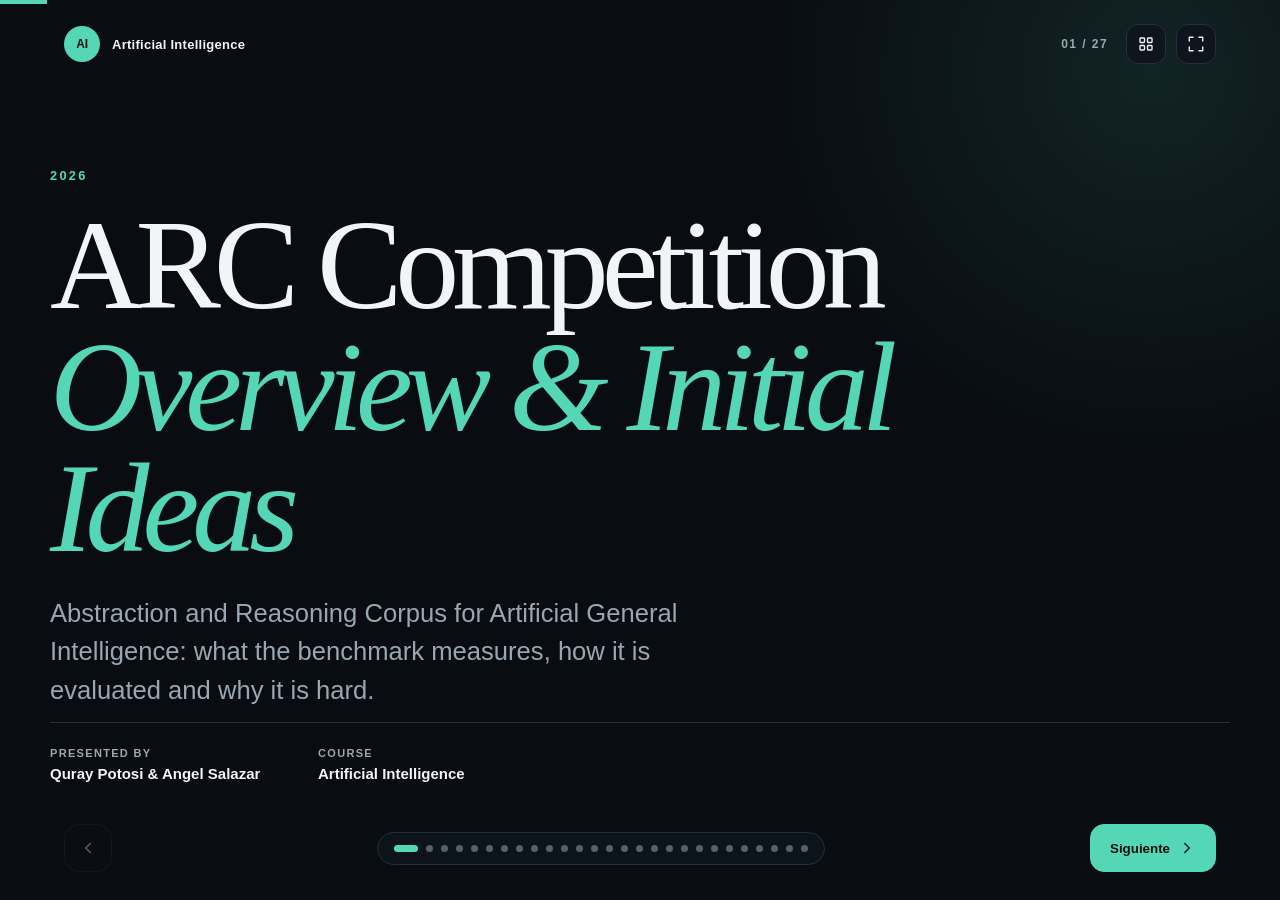
==== commit 3a812658: "Add brainstorming and ARC-NCA slides" ====
--- a/quiz1/presentation/presentation.html
+++ b/quiz1/presentation/presentation.html
@@ -675,6 +675,1056 @@
   font-weight: 400;
 }
 
+/* Research slides -------------------------------------------------------- */
+
+.research-slide {
+  justify-content: center;
+}
+
+.section-heading {
+  display: flex;
+  margin-bottom: clamp(22px, 4vh, 42px);
+  align-items: flex-end;
+  justify-content: space-between;
+  gap: 42px;
+}
+
+.section-heading .eyebrow {
+  margin-bottom: 16px;
+}
+
+.section-heading h2 {
+  margin-bottom: 0;
+  font-size: clamp(42px, 5.5vw, 76px);
+}
+
+.section-summary {
+  max-width: 370px;
+  margin-bottom: 6px;
+  color: var(--muted);
+  font-size: clamp(14px, 1.25vw, 18px);
+  line-height: 1.55;
+}
+
+.approach-grid {
+  display: grid;
+  grid-template-columns: repeat(4, 1fr);
+  gap: 12px;
+}
+
+.approach-card {
+  min-height: 236px;
+  padding: 22px;
+  border: 1px solid var(--line);
+  border-radius: 20px;
+  background: rgba(255, 255, 255, 0.025);
+}
+
+.featured-approach {
+  border-color: rgba(85, 215, 183, 0.5);
+  background: linear-gradient(145deg, rgba(85, 215, 183, 0.17), rgba(85, 215, 183, 0.035));
+}
+
+.paper-button {
+  position: relative;
+  padding-bottom: 42px;
+  color: var(--ink);
+  cursor: pointer;
+  font: inherit;
+  text-align: left;
+  transition: border-color 180ms ease, background 180ms ease, transform 180ms ease, box-shadow 180ms ease;
+}
+
+.paper-button:hover,
+.paper-button:focus-visible {
+  border-color: var(--accent);
+  box-shadow: 0 18px 40px rgba(0, 0, 0, 0.25);
+  transform: translateY(-5px);
+}
+
+.explore-label {
+  position: absolute;
+  right: 20px;
+  bottom: 15px;
+  display: flex;
+  align-items: center;
+  gap: 6px;
+  color: var(--accent);
+  font-size: 9px;
+  font-weight: 800;
+  letter-spacing: 0.08em;
+  text-transform: uppercase;
+}
+
+.explore-label b {
+  font-size: 12px;
+}
+
+.award-line {
+  display: flex;
+  margin-bottom: 25px;
+  align-items: center;
+  justify-content: space-between;
+  gap: 10px;
+}
+
+.award-line span {
+  color: var(--muted);
+  font-size: 9px;
+  font-weight: 800;
+  letter-spacing: 0.1em;
+  text-transform: uppercase;
+}
+
+.award-line strong {
+  color: var(--accent);
+  font-size: 12px;
+}
+
+.approach-card h3 {
+  margin-bottom: 16px;
+  font-family: var(--serif);
+  font-size: clamp(22px, 2vw, 30px);
+  font-weight: 400;
+  letter-spacing: -0.035em;
+}
+
+.approach-card p {
+  margin: 16px 0 0;
+  color: var(--muted);
+  font-size: 12px;
+  line-height: 1.5;
+}
+
+.mini-approach-flow {
+  display: flex;
+  min-height: 34px;
+  align-items: center;
+  gap: 6px;
+}
+
+.mini-approach-flow span {
+  padding: 7px 8px;
+  border-radius: 8px;
+  background: var(--surface-strong);
+  font-size: 9px;
+  font-weight: 800;
+  letter-spacing: 0.04em;
+  text-transform: uppercase;
+}
+
+.mini-approach-flow b {
+  color: var(--accent);
+  font-size: 13px;
+}
+
+.insight-strip {
+  display: grid;
+  margin-top: 14px;
+  padding: 15px 18px;
+  border: 1px solid rgba(85, 215, 183, 0.25);
+  border-radius: 14px;
+  align-items: center;
+  background: var(--accent-soft);
+  grid-template-columns: auto 1fr auto;
+  gap: 20px;
+}
+
+.insight-strip > span,
+.training-objective span,
+.hybrid-label,
+.closing-thesis > span {
+  color: var(--accent);
+  font-size: 9px;
+  font-weight: 800;
+  letter-spacing: 0.12em;
+  text-transform: uppercase;
+}
+
+.insight-strip strong {
+  font-size: 13px;
+}
+
+.source-link {
+  color: var(--accent);
+  font-size: 10px;
+  font-weight: 800;
+  text-decoration: none;
+}
+
+.source-link:hover {
+  text-decoration: underline;
+}
+
+.research-split {
+  display: grid;
+  align-items: center;
+  grid-template-columns: minmax(0, 0.9fr) minmax(450px, 1.1fr);
+  gap: clamp(50px, 8vw, 110px);
+}
+
+.hypothesis-copy h2 {
+  font-size: clamp(44px, 5.5vw, 76px);
+}
+
+.equation-block {
+  display: flex;
+  margin-top: 34px;
+  padding: 18px 20px;
+  border-left: 3px solid var(--accent);
+  align-items: center;
+  gap: 14px;
+  background: var(--surface);
+  font-family: var(--serif);
+  font-size: clamp(19px, 1.8vw, 27px);
+}
+
+.equation-block b {
+  color: var(--accent);
+}
+
+.equation-block sub,
+.training-objective sub,
+.training-objective sup {
+  font-size: 0.65em;
+}
+
+.equation-caption {
+  margin: 10px 0 0;
+  color: var(--muted);
+  font-size: 11px;
+}
+
+.state-legend {
+  display: flex;
+  margin-top: 13px;
+  flex-wrap: wrap;
+  gap: 10px 18px;
+}
+
+.state-legend span {
+  display: inline-flex;
+  align-items: center;
+  gap: 7px;
+  color: var(--muted);
+  font-size: 10px;
+}
+
+.state-legend strong {
+  color: var(--ink);
+  font-size: 10px;
+}
+
+.state-legend i {
+  width: 9px;
+  height: 9px;
+  border-radius: 3px;
+}
+
+.visible-state {
+  background: var(--accent);
+}
+
+.hidden-state {
+  border: 1px solid #f3bd4d;
+  background: rgba(243, 189, 77, 0.18);
+}
+
+.dynamics-panel {
+  padding: clamp(26px, 3vw, 40px);
+  border: 1px solid var(--line);
+  border-radius: 26px;
+  background: rgba(255, 255, 255, 0.025);
+}
+
+.dynamics-heading {
+  display: flex;
+  margin-bottom: 28px;
+  align-items: baseline;
+  justify-content: space-between;
+}
+
+.dynamics-heading span {
+  color: var(--muted);
+  font-size: 10px;
+  font-weight: 800;
+  letter-spacing: 0.1em;
+  text-transform: uppercase;
+}
+
+.dynamics-heading strong {
+  color: var(--accent);
+  font-family: var(--serif);
+  font-size: 22px;
+  font-style: italic;
+  font-weight: 400;
+}
+
+.nca-evolution {
+  display: flex;
+  align-items: center;
+  justify-content: space-between;
+  gap: 10px;
+}
+
+.nca-frame small {
+  display: block;
+  margin-bottom: 8px;
+  color: var(--muted);
+  font-size: 9px;
+  font-weight: 800;
+  text-align: center;
+}
+
+.cell-grid {
+  display: grid;
+  width: clamp(72px, 7vw, 102px);
+  aspect-ratio: 1;
+  padding: 5px;
+  border: 1px solid var(--line);
+  background: #080b0f;
+  grid-template-columns: repeat(3, 1fr);
+  gap: 3px;
+}
+
+.cell-grid i {
+  display: block;
+  background: #171f27;
+}
+
+.cell-grid .cell-a {
+  background: var(--accent);
+}
+
+.cell-grid .cell-b {
+  background: #f3bd4d;
+}
+
+.evolution-arrow {
+  color: var(--accent);
+  font-size: 22px;
+}
+
+.concept-chain {
+  display: flex;
+  margin: 28px 0 22px;
+  align-items: center;
+  justify-content: center;
+  gap: 10px;
+}
+
+.concept-chain span {
+  color: var(--muted);
+  font-size: 10px;
+  font-weight: 700;
+}
+
+.concept-chain b {
+  color: var(--accent);
+}
+
+.dynamics-panel > .source-link {
+  display: block;
+  text-align: right;
+}
+
+.solver-pipeline {
+  display: grid;
+  margin-top: clamp(10px, 3vh, 28px);
+  align-items: stretch;
+  grid-template-columns: 1fr auto 1fr auto 1fr auto 1fr auto 1fr;
+  gap: 10px;
+}
+
+.solver-pipeline > i {
+  display: grid;
+  color: var(--accent);
+  font-size: 18px;
+  font-style: normal;
+  place-items: center;
+}
+
+.pipeline-step {
+  min-height: 138px;
+  padding: 18px;
+  border: 1px solid var(--line);
+  border-radius: 18px;
+  background: rgba(255, 255, 255, 0.025);
+}
+
+.pipeline-step > span {
+  display: block;
+  margin-bottom: 28px;
+  color: var(--accent);
+  font-size: 10px;
+  font-weight: 800;
+}
+
+.pipeline-step strong,
+.pipeline-step small {
+  display: block;
+}
+
+.pipeline-step strong {
+  margin-bottom: 7px;
+  font-family: var(--serif);
+  font-size: clamp(17px, 1.5vw, 22px);
+  font-weight: 400;
+}
+
+.pipeline-step small {
+  color: var(--muted);
+  font-size: 10px;
+  line-height: 1.4;
+}
+
+.pipeline-step.active-step {
+  border-color: var(--accent-deep);
+  background: var(--accent-deep);
+}
+
+.active-step > span,
+.active-step small {
+  color: rgba(255, 255, 255, 0.7);
+}
+
+.training-objective {
+  display: grid;
+  margin-top: 16px;
+  padding: 18px 22px;
+  border-radius: 16px;
+  background: var(--surface);
+  grid-template-columns: 1.3fr 0.7fr;
+  gap: 30px;
+}
+
+.training-objective span,
+.training-objective strong {
+  display: block;
+}
+
+.training-objective strong {
+  margin-top: 8px;
+  font-family: var(--serif);
+  font-size: clamp(14px, 1.4vw, 20px);
+  font-weight: 400;
+}
+
+.test-transfer {
+  padding-left: 28px;
+  border-left: 1px solid var(--line);
+}
+
+.slide-note {
+  margin: 12px 0 0;
+  color: var(--muted);
+  font-size: 10px;
+  text-align: right;
+}
+
+.balance-grid {
+  display: grid;
+  margin-top: clamp(10px, 3vh, 30px);
+  grid-template-columns: repeat(2, 1fr);
+  gap: 16px;
+}
+
+.balance-card {
+  padding: 24px 28px;
+  border: 1px solid var(--line);
+  border-radius: 22px;
+  background: rgba(255, 255, 255, 0.025);
+}
+
+.strength-card {
+  border-top: 3px solid var(--accent);
+}
+
+.limit-card {
+  border-top: 3px solid #f3bd4d;
+}
+
+.balance-label {
+  color: var(--accent);
+  font-size: 9px;
+  font-weight: 800;
+  letter-spacing: 0.14em;
+}
+
+.limit-card .balance-label {
+  color: #f3bd4d;
+}
+
+.balance-card ul {
+  display: grid;
+  margin: 22px 0 0;
+  padding: 0;
+  list-style: none;
+  grid-template-columns: repeat(3, 1fr);
+  gap: 20px;
+}
+
+.balance-card li {
+  padding-left: 12px;
+  border-left: 1px solid var(--line);
+}
+
+.balance-card strong,
+.balance-card small {
+  display: block;
+}
+
+.balance-card strong {
+  margin-bottom: 8px;
+  font-family: var(--serif);
+  font-size: 19px;
+  font-weight: 400;
+}
+
+.balance-card small {
+  color: var(--muted);
+  font-size: 10px;
+  line-height: 1.4;
+}
+
+.hybrid-architecture {
+  margin-top: 16px;
+  padding: 17px 22px;
+  border-radius: 18px;
+  background: var(--surface);
+}
+
+.hybrid-flow {
+  display: flex;
+  margin-top: 12px;
+  align-items: center;
+  justify-content: space-between;
+  gap: 12px;
+}
+
+.hybrid-flow strong {
+  padding: 10px 14px;
+  border: 1px solid var(--line);
+  border-radius: 10px;
+  font-size: 11px;
+}
+
+.hybrid-flow i,
+.hybrid-flow b {
+  color: var(--accent);
+  font-style: normal;
+}
+
+.hybrid-flow .hybrid-output {
+  border-color: var(--accent);
+  background: var(--accent-soft);
+  color: var(--accent);
+}
+
+.roadmap {
+  display: grid;
+  margin: 4px 0 0;
+  padding: 0;
+  list-style: none;
+  grid-template-columns: repeat(4, 1fr);
+  gap: 12px;
+}
+
+.roadmap li {
+  min-height: 160px;
+  padding: 22px;
+  border: 1px solid var(--line);
+  border-radius: 18px;
+  background: rgba(255, 255, 255, 0.025);
+}
+
+.roadmap li > span {
+  display: inline-block;
+  margin-bottom: 30px;
+  color: var(--accent);
+  font-size: 11px;
+  font-weight: 800;
+}
+
+.roadmap strong,
+.roadmap small {
+  display: block;
+}
+
+.roadmap strong {
+  margin-bottom: 8px;
+  font-family: var(--serif);
+  font-size: 21px;
+  font-weight: 400;
+}
+
+.roadmap small {
+  color: var(--muted);
+  font-size: 10px;
+  line-height: 1.45;
+}
+
+.closing-thesis {
+  display: grid;
+  margin-top: 16px;
+  padding: 18px 22px;
+  border-left: 3px solid var(--accent);
+  align-items: center;
+  background: var(--surface);
+  grid-template-columns: 150px 1fr;
+}
+
+.closing-thesis blockquote {
+  margin: 0;
+  font-family: var(--serif);
+  font-size: clamp(18px, 1.8vw, 26px);
+  letter-spacing: -0.02em;
+}
+
+.paper-figure {
+  display: block;
+  width: 100%;
+  max-height: 360px;
+  border: 1px solid var(--line);
+  border-radius: 16px;
+  object-fit: contain;
+  background: #fff;
+}
+
+.paper-video {
+  display: block;
+  width: 100%;
+  max-height: 360px;
+  border: 1px solid var(--line);
+  border-radius: 16px;
+  background: #080b0f;
+  object-fit: contain;
+}
+
+.visual-placeholder {
+  display: grid;
+  min-height: 180px;
+  border: 1px dashed rgba(85, 215, 183, 0.45);
+  border-radius: 16px;
+  color: var(--muted);
+  font-size: 11px;
+  place-items: center;
+}
+
+.references-slide {
+  justify-content: center;
+}
+
+.references-grid {
+  display: grid;
+  grid-template-columns: repeat(2, 1fr);
+  gap: clamp(28px, 5vw, 70px);
+}
+
+.reference-list {
+  display: flex;
+  margin: 0;
+  padding: 0;
+  flex-direction: column;
+  list-style: none;
+}
+
+.reference-list li {
+  display: grid;
+  padding: 13px 0;
+  border-top: 1px solid var(--line);
+  grid-template-columns: 34px 1fr;
+  gap: 10px;
+}
+
+.reference-list li:last-child {
+  border-bottom: 1px solid var(--line);
+}
+
+.reference-list li > span {
+  padding-top: 2px;
+  color: var(--accent);
+  font-size: 9px;
+  font-weight: 800;
+}
+
+.reference-list p {
+  margin: 0;
+  color: var(--muted);
+  font-size: 10px;
+  line-height: 1.45;
+}
+
+.reference-list strong {
+  color: var(--ink);
+  font-weight: 700;
+}
+
+.reference-list a {
+  color: var(--accent);
+  font-weight: 700;
+  text-decoration: none;
+  white-space: nowrap;
+}
+
+.reference-list a:hover {
+  text-decoration: underline;
+}
+
+.references-note {
+  margin: 16px 0 0;
+  color: var(--muted);
+  font-size: 9px;
+  text-align: right;
+}
+
+/* Interactive paper details --------------------------------------------- */
+
+.paper-modal {
+  position: fixed;
+  z-index: 140;
+  inset: 0;
+  display: grid;
+  visibility: hidden;
+  padding: clamp(18px, 3vw, 46px);
+  background: rgba(4, 7, 10, 0.9);
+  opacity: 0;
+  backdrop-filter: blur(18px);
+  place-items: center;
+  transition: opacity 220ms ease, visibility 220ms;
+}
+
+.paper-modal.is-open {
+  visibility: visible;
+  opacity: 1;
+}
+
+.paper-dialog {
+  display: flex;
+  width: min(1320px, 100%);
+  max-height: 100%;
+  border: 1px solid var(--line);
+  border-radius: 28px;
+  overflow: hidden;
+  background:
+    radial-gradient(circle at 95% 0%, rgba(85, 215, 183, 0.11), transparent 24rem),
+    var(--background);
+  box-shadow: 0 35px 100px rgba(0, 0, 0, 0.58);
+  flex-direction: column;
+}
+
+.paper-dialog-header {
+  display: flex;
+  padding: 26px clamp(26px, 4vw, 52px) 20px;
+  border-bottom: 1px solid var(--line);
+  align-items: flex-start;
+  justify-content: space-between;
+  gap: 30px;
+}
+
+.paper-dialog-header .eyebrow {
+  margin-bottom: 9px;
+}
+
+.paper-dialog-header h2 {
+  margin: 0;
+  font-size: clamp(34px, 4vw, 58px);
+}
+
+.paper-dialog-content {
+  overflow-y: auto;
+  padding: clamp(24px, 3vw, 42px) clamp(26px, 4vw, 52px) clamp(28px, 4vw, 50px);
+}
+
+.paper-detail {
+  display: flex;
+  flex-direction: column;
+  gap: 18px;
+}
+
+.paper-detail-overview {
+  display: grid;
+  align-items: stretch;
+  grid-template-columns: 1.25fr 0.75fr;
+  gap: 24px;
+}
+
+.paper-detail-overview > div:first-child {
+  padding: 20px 24px;
+  border-left: 3px solid var(--accent);
+  background: var(--surface);
+}
+
+.detail-label {
+  color: var(--accent);
+  font-size: 9px;
+  font-weight: 800;
+  letter-spacing: 0.13em;
+}
+
+.paper-detail-overview p {
+  max-width: 760px;
+  margin: 10px 0 0;
+  color: var(--muted);
+  font-size: clamp(13px, 1.15vw, 17px);
+  line-height: 1.5;
+}
+
+.paper-facts {
+  display: grid;
+  margin: 0;
+  grid-template-columns: repeat(3, 1fr);
+  gap: 8px;
+}
+
+.paper-facts div {
+  display: flex;
+  padding: 14px;
+  border: 1px solid var(--line);
+  border-radius: 14px;
+  justify-content: center;
+  flex-direction: column;
+  background: rgba(255, 255, 255, 0.025);
+}
+
+.paper-facts dt {
+  margin-bottom: 8px;
+  color: var(--muted);
+  font-size: 8px;
+  font-weight: 800;
+  letter-spacing: 0.08em;
+  text-transform: uppercase;
+}
+
+.paper-facts dd {
+  margin: 0;
+  color: var(--accent);
+  font-family: var(--serif);
+  font-size: clamp(15px, 1.35vw, 20px);
+}
+
+.algorithm-panel {
+  padding: 20px;
+  border: 1px solid var(--line);
+  border-radius: 20px;
+  background: rgba(255, 255, 255, 0.02);
+}
+
+.algorithm-heading,
+.phase-label {
+  display: flex;
+  margin-bottom: 16px;
+  align-items: baseline;
+  justify-content: space-between;
+}
+
+.algorithm-heading span,
+.phase-label span {
+  color: var(--accent);
+  font-size: 8px;
+  font-weight: 800;
+  letter-spacing: 0.12em;
+}
+
+.algorithm-heading strong,
+.phase-label strong {
+  font-family: var(--serif);
+  font-size: 18px;
+  font-weight: 400;
+}
+
+.program-flow {
+  display: grid;
+  align-items: stretch;
+  gap: 8px;
+}
+
+.six-step-flow,
+.five-step-flow,
+.nca-program-flow {
+  grid-template-columns: 1fr auto 1fr auto 1fr auto 1fr auto 1fr;
+}
+
+.flow-arrow {
+  display: grid;
+  color: var(--accent);
+  font-size: 17px;
+  place-items: center;
+}
+
+.flow-node {
+  min-height: 118px;
+  padding: 14px;
+  border: 1px solid var(--line);
+  border-radius: 14px;
+  background: var(--surface);
+}
+
+.flow-node small,
+.flow-node strong,
+.flow-node span {
+  display: block;
+}
+
+.flow-node small {
+  min-height: 22px;
+  margin-bottom: 13px;
+  color: var(--accent);
+  font-size: 7px;
+  font-weight: 800;
+  letter-spacing: 0.09em;
+}
+
+.flow-node strong {
+  margin-bottom: 6px;
+  font-family: var(--serif);
+  font-size: clamp(14px, 1.25vw, 18px);
+  font-weight: 400;
+}
+
+.flow-node > span {
+  color: var(--muted);
+  font-size: 9px;
+  line-height: 1.35;
+}
+
+.data-node {
+  border-style: dashed;
+}
+
+.process-node {
+  border-top: 2px solid var(--accent-deep);
+}
+
+.loop-node {
+  background: rgba(85, 215, 183, 0.08);
+}
+
+.decision-node {
+  border-color: rgba(243, 189, 77, 0.6);
+  background: rgba(243, 189, 77, 0.07);
+}
+
+.decision-node small {
+  color: #f3bd4d;
+}
+
+.nca-gene-node {
+  border-color: rgba(85, 215, 183, 0.6);
+  background: rgba(85, 215, 183, 0.08);
+}
+
+.nca-prop-node {
+  border-color: rgba(123, 145, 255, 0.6);
+  background: rgba(123, 145, 255, 0.08);
+}
+
+.nca-prop-node small {
+  color: #aab8ff;
+}
+
+.flow-feedback {
+  display: flex;
+  margin: 12px auto 0;
+  padding: 8px 14px;
+  border: 1px solid rgba(85, 215, 183, 0.25);
+  border-radius: 999px;
+  align-items: center;
+  justify-content: center;
+  gap: 10px;
+  background: var(--accent-soft);
+  font-size: 9px;
+}
+
+.flow-feedback span {
+  color: var(--accent);
+  font-weight: 800;
+  letter-spacing: 0.08em;
+  text-transform: uppercase;
+}
+
+.flow-feedback b {
+  color: var(--accent);
+  font-size: 16px;
+}
+
+.flow-feedback strong {
+  font-weight: 700;
+}
+
+.learning-phase {
+  margin-top: 17px;
+  padding-top: 15px;
+  border-top: 1px solid var(--line);
+}
+
+.learning-flow,
+.nca-test-flow {
+  display: flex;
+  align-items: center;
+  justify-content: center;
+  gap: 10px;
+}
+
+.learning-flow span,
+.nca-test-flow strong {
+  padding: 9px 12px;
+  border: 1px solid var(--line);
+  border-radius: 9px;
+  background: var(--surface);
+  font-size: 9px;
+}
+
+.learning-flow b,
+.nca-test-flow b {
+  color: var(--accent);
+}
+
+.nca-test-flow {
+  margin-top: 16px;
+  padding-top: 15px;
+  border-top: 1px solid var(--line);
+}
+
+.nca-test-flow > span {
+  margin-right: 8px;
+  color: var(--accent);
+  font-size: 8px;
+  font-weight: 800;
+  letter-spacing: 0.1em;
+  text-transform: uppercase;
+}
+
+.paper-detail-footer {
+  display: flex;
+  align-items: center;
+  justify-content: space-between;
+  gap: 24px;
+}
+
+.paper-detail-footer p {
+  margin: 0;
+  color: var(--muted);
+  font-size: 11px;
+  line-height: 1.45;
+}
+
+.paper-detail-footer strong {
+  color: var(--ink);
+}
+
+.paper-detail-footer a {
+  flex: 0 0 auto;
+  color: var(--accent);
+  font-size: 10px;
+  font-weight: 800;
+  text-decoration: none;
+}
+
+.paper-detail-footer a:hover {
+  text-decoration: underline;
+}
+
 @media (max-width: 820px) {
   .brand-name,
   .slide-counter,
@@ -748,6 +1798,106 @@
   .overview-grid {
     grid-template-columns: repeat(2, 1fr);
   }
+
+  .section-heading {
+    display: block;
+  }
+
+  .section-summary {
+    display: none;
+  }
+
+  .approach-grid,
+  .roadmap {
+    grid-template-columns: repeat(2, 1fr);
+  }
+
+  .approach-card,
+  .roadmap li {
+    min-height: 0;
+    padding: 14px;
+  }
+
+  .approach-card p,
+  .roadmap small,
+  .insight-strip > span,
+  .insight-strip .source-link {
+    display: none;
+  }
+
+  .research-split {
+    display: flex;
+    align-items: stretch;
+    gap: 24px;
+  }
+
+  .solver-pipeline {
+    grid-template-columns: repeat(5, 1fr);
+  }
+
+  .solver-pipeline > i {
+    display: none;
+  }
+
+  .pipeline-step {
+    min-height: 0;
+    padding: 12px;
+  }
+
+  .pipeline-step > span {
+    margin-bottom: 12px;
+  }
+
+  .pipeline-step small,
+  .slide-note {
+    display: none;
+  }
+
+  .balance-card ul {
+    grid-template-columns: 1fr;
+    gap: 9px;
+  }
+
+  .balance-card small {
+    display: none;
+  }
+
+  .references-grid {
+    gap: 20px;
+  }
+
+  .reference-list li {
+    padding: 8px 0;
+  }
+
+  .paper-modal {
+    padding: 12px;
+  }
+
+  .paper-dialog {
+    border-radius: 20px;
+  }
+
+  .paper-dialog-header {
+    padding: 18px 20px 14px;
+  }
+
+  .paper-dialog-content {
+    padding: 18px 20px 24px;
+  }
+
+  .paper-detail-overview {
+    grid-template-columns: 1fr;
+  }
+
+  .flow-node {
+    min-height: 105px;
+    padding: 10px;
+  }
+
+  .flow-feedback strong {
+    font-size: 8px;
+  }
 }
 
 @media (max-width: 540px) {
@@ -766,6 +1916,109 @@
 
   .overview-grid {
     grid-template-columns: 1fr;
+  }
+
+  .approach-grid,
+  .balance-grid,
+  .roadmap {
+    grid-template-columns: 1fr 1fr;
+  }
+
+  .award-line {
+    margin-bottom: 10px;
+  }
+
+  .mini-approach-flow,
+  .training-objective,
+  .hybrid-label {
+    display: none;
+  }
+
+  .insight-strip {
+    grid-template-columns: 1fr;
+  }
+
+  .nca-evolution {
+    justify-content: center;
+  }
+
+  .evolution-arrow {
+    display: none;
+  }
+
+  .solver-pipeline {
+    grid-template-columns: repeat(2, 1fr);
+  }
+
+  .hybrid-flow {
+    display: grid;
+    grid-template-columns: 1fr 1fr;
+  }
+
+  .hybrid-flow i,
+  .hybrid-flow b {
+    display: none;
+  }
+
+  .closing-thesis {
+    display: block;
+  }
+
+  .closing-thesis > span {
+    display: block;
+    margin-bottom: 8px;
+  }
+
+  .references-grid {
+    grid-template-columns: 1fr;
+    gap: 0;
+  }
+
+  .reference-list li {
+    padding: 5px 0;
+  }
+
+  .reference-list p {
+    font-size: 8px;
+  }
+
+  .references-note {
+    display: none;
+  }
+
+  .explore-label {
+    display: none;
+  }
+
+  .paper-facts {
+    grid-template-columns: repeat(3, 1fr);
+  }
+
+  .six-step-flow,
+  .five-step-flow,
+  .nca-program-flow {
+    grid-template-columns: 1fr;
+  }
+
+  .flow-arrow {
+    min-height: 14px;
+    transform: rotate(90deg);
+  }
+
+  .learning-flow,
+  .nca-test-flow,
+  .paper-detail-footer {
+    align-items: stretch;
+    flex-direction: column;
+  }
+
+  .learning-flow b,
+  .nca-test-flow b {
+    display: none;
+  }
+
+  .paper-detail-footer a {
+    align-self: flex-end;
   }
 
   .next-button {
@@ -827,7 +2080,7 @@
         </a>
 
         <div class="topbar-actions">
-          <span id="slide-counter" class="slide-counter" aria-live="polite">01 / 06</span>
+          <span id="slide-counter" class="slide-counter" aria-live="polite">01 / 27</span>
           <button id="overview-button" class="icon-button" type="button" aria-label="Ver todas las diapositivas" title="Vista general (O)">
             <svg viewBox="0 0 24 24" aria-hidden="true">
               <rect x="4" y="4" width="6" height="6" rx="1"></rect>
@@ -1289,6 +2542,307 @@
           </div>
         </section>
 
+        <section class="slide" data-title="Lessons from 2025" aria-hidden="true">
+          <div class="slide-content research-slide">
+            <div class="section-heading">
+              <div>
+                <p class="eyebrow">07 · BRAINSTORMING</p>
+                <h2>What did <span>2025</span> teach us?</h2>
+              </div>
+              <p class="section-summary">Different representations, one recurring strategy: do not accept the first answer—refine it.</p>
+            </div>
+
+            <div class="approach-grid">
+              <button class="approach-card paper-button" type="button" data-paper-modal="trm" data-paper-title="Tiny Recursion Model" data-paper-award="1st Paper Award" aria-haspopup="dialog">
+                <div class="award-line"><span>1st Paper Award</span><strong>TRM</strong></div>
+                <h3>Recursive reasoning</h3>
+                <div class="mini-approach-flow" aria-label="TRM recursive refinement">
+                  <span>state</span><b>→</b><span>refine</span><b>↻</b><span>answer</span>
+                </div>
+                <p>A tiny network repeatedly improves a latent state and its current answer.</p>
+                <span class="explore-label">Explore algorithm <b>↗</b></span>
+              </button>
+
+              <button class="approach-card paper-button" type="button" data-paper-modal="soar" data-paper-title="SOAR" data-paper-award="2nd Paper Award" aria-haspopup="dialog">
+                <div class="award-line"><span>2nd Paper Award</span><strong>SOAR</strong></div>
+                <h3>Evolutionary search</h3>
+                <div class="mini-approach-flow" aria-label="SOAR evolutionary search">
+                  <span>generate</span><b>→</b><span>score</span><b>↻</b><span>learn</span>
+                </div>
+                <p>An LLM generates and refines programs, then learns from its own search traces.</p>
+                <span class="explore-label">Explore algorithm <b>↗</b></span>
+              </button>
+
+              <button class="approach-card paper-button" type="button" data-paper-modal="compressarc" data-paper-title="CompressARC" data-paper-award="3rd Paper Award" aria-haspopup="dialog">
+                <div class="award-line"><span>3rd Paper Award</span><strong>CompressARC</strong></div>
+                <h3>Compression as reasoning</h3>
+                <div class="mini-approach-flow" aria-label="CompressARC minimum description length">
+                  <span>puzzle</span><b>→</b><span>short code</span><b>→</b><span>output</span>
+                </div>
+                <p>Minimum Description Length favors compact explanations trained on one puzzle.</p>
+                <span class="explore-label">Explore algorithm <b>↗</b></span>
+              </button>
+
+              <button class="approach-card paper-button featured-approach" type="button" data-paper-modal="arcnca" data-paper-title="ARC-NCA" data-paper-award="Paper Award Runner-Up · Our focus" aria-haspopup="dialog">
+                <div class="award-line"><span>Paper Award Runner-Up</span><strong>ARC-NCA</strong></div>
+                <h3>Developmental dynamics</h3>
+                <div class="mini-approach-flow" aria-label="ARC-NCA local-to-global dynamics">
+                  <span>local rule</span><b>→</b><span>iterate</span><b>→</b><span>pattern</span>
+                </div>
+                <p>Learned local interactions produce an emergent global grid transformation.</p>
+                <span class="explore-label">Explore algorithm <b>↗</b></span>
+              </button>
+            </div>
+
+            <div class="insight-strip">
+              <span>Shared principle</span>
+              <strong>Generate a hypothesis → test it → use the error → refine</strong>
+              <a class="source-link" href="https://arcprize.org/blog/arc-prize-2025-results-analysis" target="_blank" rel="noreferrer">ARC Prize 2025 ↗</a>
+            </div>
+          </div>
+        </section>
+
+        <section class="slide" data-title="How ARC-NCA works" aria-hidden="true">
+          <div class="slide-content research-split">
+            <div class="hypothesis-copy">
+              <p class="eyebrow">08 · OUR FOCUS</p>
+              <h2>How does<br /><span>ARC-NCA work?</span></h2>
+              <p class="body-copy">For every ARC problem, the system trains a new cellular automaton from its 2–3 demonstrations. A shared neural rule updates every cell using local information.</p>
+
+              <div class="equation-block" aria-label="Cell update equation">
+                <span>s<sub>i</sub>(t + 1)</span>
+                <b>=</b>
+                <span>F<sub>θ</sub>(s<sub>i</sub>(t), neighbors)</span>
+              </div>
+              <div class="state-legend">
+                <span><i class="visible-state"></i><strong>Visible state</strong> predicted color</span>
+                <span><i class="hidden-state"></i><strong>Hidden state</strong> local memory</span>
+              </div>
+            </div>
+
+            <div class="dynamics-panel">
+              <div class="dynamics-heading">
+                <span>Developmental computation</span>
+                <strong>One rule, many cells</strong>
+              </div>
+
+              <!-- Optional asset slot: replace this diagram with an inline GIF by following the README instructions. -->
+              <div class="nca-evolution" aria-label="Conceptual cellular automata evolution">
+                <div class="nca-frame">
+                  <small>t = 0</small>
+                  <div class="cell-grid">
+                    <i></i><i></i><i></i><i></i><i class="cell-a"></i><i></i><i></i><i></i><i></i>
+                  </div>
+                </div>
+                <span class="evolution-arrow">→</span>
+                <div class="nca-frame">
+                  <small>t = 2</small>
+                  <div class="cell-grid">
+                    <i></i><i class="cell-a"></i><i></i><i class="cell-a"></i><i class="cell-b"></i><i class="cell-a"></i><i></i><i class="cell-a"></i><i></i>
+                  </div>
+                </div>
+                <span class="evolution-arrow">→</span>
+                <div class="nca-frame">
+                  <small>t = T</small>
+                  <div class="cell-grid">
+                    <i class="cell-a"></i><i class="cell-a"></i><i class="cell-a"></i><i class="cell-a"></i><i class="cell-b"></i><i class="cell-a"></i><i class="cell-a"></i><i class="cell-a"></i><i class="cell-a"></i>
+                  </div>
+                </div>
+              </div>
+
+              <div class="concept-chain">
+                <span>Encode grid</span><b>↓</b><span>Repeat local updates</span><b>↓</b><span>Decode colors</span>
+              </div>
+              <a class="source-link" href="https://etimush.github.io/ARC_NCA/" target="_blank" rel="noreferrer">ARC-NCA project ↗</a>
+            </div>
+          </div>
+        </section>
+
+        <section class="slide" data-title="Proposed NCA solver" aria-hidden="true">
+          <div class="slide-content research-slide">
+            <div class="section-heading">
+              <div>
+                <p class="eyebrow">09 · PRELIMINARY STRATEGY</p>
+                <h2>The <span>NCA solver</span></h2>
+              </div>
+              <p class="section-summary">Train a small, task-specific dynamical rule from the demonstrations, then verify its behavior exactly.</p>
+            </div>
+
+            <div class="solver-pipeline" aria-label="Proposed ARC-NCA solver flowchart">
+              <article class="pipeline-step">
+                <span>01</span>
+                <strong>Demonstrations</strong>
+                <small>Input-output pairs</small>
+              </article>
+              <i aria-hidden="true">→</i>
+              <article class="pipeline-step">
+                <span>02</span>
+                <strong>Cell state</strong>
+                <small>Color + hidden memory</small>
+              </article>
+              <i aria-hidden="true">→</i>
+              <article class="pipeline-step active-step">
+                <span>03</span>
+                <strong>Learn F<sub>θ</sub></strong>
+                <small>New NCA per task</small>
+              </article>
+              <i aria-hidden="true">→</i>
+              <article class="pipeline-step">
+                <span>04</span>
+                <strong>Roll out</strong>
+                <small>Multiple T and seeds</small>
+              </article>
+              <i aria-hidden="true">→</i>
+              <article class="pipeline-step">
+                <span>05</span>
+                <strong>Verify</strong>
+                <small>Exact match on all examples</small>
+              </article>
+            </div>
+
+            <div class="training-objective">
+              <div>
+                <span>Task-time objective</span>
+                <strong>θ* = arg min<sub>θ</sub> Σ<sub>k</sub> L(Decode(S<sub>θ</sub><sup>T</sup>(X<sub>k</sub>)), Y<sub>k</sub>)</strong>
+              </div>
+              <div class="test-transfer">
+                <span>Then transfer the learned rule</span>
+                <strong>S<sub>θ*</sub><sup>T</sup>(X<sub>test</sub>) → Ŷ<sub>test</sub></strong>
+              </div>
+            </div>
+
+            <p class="slide-note">Key safeguard: keep intermediate states as candidates—the final stable state is not always the exact answer.</p>
+          </div>
+        </section>
+
+        <section class="slide" data-title="Hybrid strategy" aria-hidden="true">
+          <div class="slide-content research-slide">
+            <p class="eyebrow">10 · SCIENTIFIC CAUTION</p>
+            <h2>Where can NCA <span>help—or fail?</span></h2>
+
+            <div class="balance-grid">
+              <article class="balance-card strength-card">
+                <span class="balance-label">PROMISING FOR</span>
+                <ul>
+                  <li><strong>Growth</strong><small>Extend shapes and patterns step by step.</small></li>
+                  <li><strong>Propagation</strong><small>Connect points and transmit spatial information.</small></li>
+                  <li><strong>Filling</strong><small>Respect boundaries through local interactions.</small></li>
+                </ul>
+              </article>
+
+              <article class="balance-card limit-card">
+                <span class="balance-label">OPEN CHALLENGES</span>
+                <ul>
+                  <li><strong>Global relations</strong><small>Counting and object-level composition.</small></li>
+                  <li><strong>Changing size</strong><small>The lattice cannot naturally resize itself.</small></li>
+                  <li><strong>Exactness</strong><small>One unstable or incorrect pixel means failure.</small></li>
+                </ul>
+              </article>
+            </div>
+
+            <div class="hybrid-architecture" aria-label="Proposed hybrid system">
+              <span class="hybrid-label">Our hybrid direction</span>
+              <div class="hybrid-flow">
+                <strong>Object analysis</strong><i>+</i><strong>NCA candidate generation</strong><i>+</i><strong>Exact symbolic verifier</strong><b>→</b><strong class="hybrid-output">Final output</strong>
+              </div>
+            </div>
+          </div>
+        </section>
+
+        <section class="slide" data-title="Research roadmap" aria-hidden="true">
+          <div class="slide-content research-slide">
+            <div class="section-heading">
+              <div>
+                <p class="eyebrow">11 · RESEARCH ROADMAP</p>
+                <h2>How will we <span>test the idea?</span></h2>
+              </div>
+              <p class="section-summary">Start with a falsifiable experiment, learn from failures, and add complexity only when it is justified.</p>
+            </div>
+
+            <ol class="roadmap">
+              <li>
+                <span>01</span>
+                <div><strong>Classify tasks</strong><small>Separate local, object-centric and compositional transformations.</small></div>
+              </li>
+              <li>
+                <span>02</span>
+                <div><strong>Build a baseline</strong><small>Train a simple NCA on growth, filling and connection tasks.</small></div>
+              </li>
+              <li>
+                <span>03</span>
+                <div><strong>Stress-test dynamics</strong><small>Measure exactness, stability, rollout length and generalization.</small></div>
+              </li>
+              <li>
+                <span>04</span>
+                <div><strong>Add the hybrid layer</strong><small>Use object features and symbolic verification where local rules fail.</small></div>
+              </li>
+            </ol>
+
+            <div class="closing-thesis">
+              <span>Research question</span>
+              <blockquote>Can abstract reasoning emerge from learned local dynamics—and can verification make it exact?</blockquote>
+            </div>
+          </div>
+        </section>
+
+        <section class="slide" data-title="References" aria-hidden="true">
+          <div class="slide-content references-slide">
+            <div class="section-heading">
+              <div>
+                <p class="eyebrow">12 · REFERENCES</p>
+                <h2>Primary <span>sources</span></h2>
+              </div>
+              <p class="section-summary">Foundational work and the 2025 approaches that informed our preliminary strategy.</p>
+            </div>
+
+            <div class="references-grid">
+              <ol class="reference-list">
+                <li>
+                  <span>01</span>
+                  <p><strong>Chollet, F. (2019).</strong> “On the Measure of Intelligence.” <a href="https://arxiv.org/abs/1911.01547" target="_blank" rel="noreferrer">arXiv:1911.01547 ↗</a></p>
+                </li>
+                <li>
+                  <span>02</span>
+                  <p><strong>Xu, Y., Khalil, E. B., &amp; Sanner, S. (2023).</strong> “Graphs, Constraints, and Search for the Abstraction and Reasoning Corpus.” <a href="https://arxiv.org/abs/2210.09880" target="_blank" rel="noreferrer">ARGA ↗</a></p>
+                </li>
+                <li>
+                  <span>03</span>
+                  <p><strong>Jolicoeur-Martineau, A. (2025).</strong> “Less is More: Recursive Reasoning with Tiny Networks.” <a href="https://arxiv.org/abs/2510.04871" target="_blank" rel="noreferrer">TRM ↗</a></p>
+                </li>
+                <li>
+                  <span>04</span>
+                  <p><strong>Pourcel, J., Colas, C., &amp; Oudeyer, P.-Y. (2025).</strong> “Self-Improving Language Models for Evolutionary Program Synthesis.” <a href="https://arxiv.org/abs/2507.14172" target="_blank" rel="noreferrer">SOAR ↗</a></p>
+                </li>
+                <li>
+                  <span>05</span>
+                  <p><strong>Liao, I., &amp; Gu, A. (2025).</strong> “ARC-AGI Without Pretraining.” <a href="https://arxiv.org/abs/2512.06104" target="_blank" rel="noreferrer">CompressARC ↗</a></p>
+                </li>
+              </ol>
+
+              <ol class="reference-list" start="6">
+                <li>
+                  <span>06</span>
+                  <p><strong>Joffe, I., &amp; Eliasmith, C. (2025).</strong> “Vector Symbolic Algebras for the Abstraction and Reasoning Corpus.” <a href="https://github.com/ijoffe/ARC-VSA-2025" target="_blank" rel="noreferrer">Code ↗</a></p>
+                </li>
+                <li>
+                  <span>07</span>
+                  <p><strong>Berman, J. (2025).</strong> “From Parrots to Von Neumanns: How Evolutionary Test-Time Compute Achieved State-of-the-Art on ARC-AGI.” <a href="https://github.com/jerber/arc_agi" target="_blank" rel="noreferrer">ETTC ↗</a></p>
+                </li>
+                <li>
+                  <span>08</span>
+                  <p><strong>Guichard, E., Reimers, F., Kvalsund, M., Lepperød, M., &amp; Nichele, S. (2025).</strong> “ARC-NCA: Towards Developmental Solutions to the Abstraction and Reasoning Corpus.” <a href="https://doi.org/10.1162/ISAL.a.833" target="_blank" rel="noreferrer">Paper ↗</a></p>
+                </li>
+                <li>
+                  <span>09</span>
+                  <p><strong>ARC Prize Foundation (2025).</strong> “ARC Prize 2025 Results &amp; Analysis.” <a href="https://arcprize.org/blog/arc-prize-2025-results-analysis" target="_blank" rel="noreferrer">Results ↗</a></p>
+                </li>
+              </ol>
+            </div>
+
+            <p class="references-note">Local copies of the research papers were consulted when reconstructing the method diagrams. Flowcharts are our own visual summaries.</p>
+          </div>
+        </section>
+
       </div>
 
       <nav class="controls" aria-label="Navegación entre diapositivas">
@@ -1313,6 +2867,176 @@
       </div>
       <div id="overview-grid" class="overview-grid"></div>
     </div>
+
+    <div id="paper-modal" class="paper-modal" aria-hidden="true">
+      <div class="paper-dialog" role="dialog" aria-modal="true" aria-labelledby="paper-dialog-title">
+        <header class="paper-dialog-header">
+          <div>
+            <p id="paper-dialog-award" class="eyebrow">PAPER AWARD</p>
+            <h2 id="paper-dialog-title">Approach</h2>
+          </div>
+          <button id="close-paper-modal" class="close-button" type="button" aria-label="Close paper details">×</button>
+        </header>
+        <div id="paper-dialog-content" class="paper-dialog-content"></div>
+      </div>
+    </div>
+
+    <template id="paper-trm-template">
+      <section class="paper-detail">
+        <div class="paper-detail-overview">
+          <div>
+            <span class="detail-label">CORE IDEA</span>
+            <p>A single two-layer network is reused recursively. It improves an internal reasoning state <em>z</em>, then uses that state to revise its current answer <em>y</em>.</p>
+          </div>
+          <dl class="paper-facts">
+            <div><dt>Parameters</dt><dd>≈7M</dd></div>
+            <div><dt>ARC-AGI-2</dt><dd>≈8%</dd></div>
+            <div><dt>Key mechanism</dt><dd>Deep supervision</dd></div>
+          </dl>
+        </div>
+
+        <div class="algorithm-panel">
+          <div class="algorithm-heading"><span>Algorithm flow</span><strong>Repeated inference, shared weights</strong></div>
+          <div class="program-flow six-step-flow" aria-label="Tiny Recursion Model algorithm">
+            <div class="flow-node data-node"><small>INPUT</small><strong>Embed question x</strong><span>Initialize answer y and latent z</span></div>
+            <b class="flow-arrow">→</b>
+            <div class="flow-node process-node"><small>INNER LOOP · n TIMES</small><strong>z ← fθ(x, y, z)</strong><span>Refine the latent reasoning state</span></div>
+            <b class="flow-arrow">→</b>
+            <div class="flow-node process-node"><small>ANSWER UPDATE</small><strong>y ← fθ(y, z)</strong><span>Revise the current proposed solution</span></div>
+            <b class="flow-arrow">→</b>
+            <div class="flow-node loop-node"><small>DEEP RECURSION · T</small><strong>Repeat z → y</strong><span>Earlier passes need no gradient</span></div>
+            <b class="flow-arrow">→</b>
+            <div class="flow-node decision-node"><small>SUPERVISION</small><strong>Correct or halt?</strong><span>Output head + learned halting score</span></div>
+          </div>
+          <div class="flow-feedback"><span>Not finished</span><b>↺</b><strong>Carry y and z into the next supervision step</strong></div>
+        </div>
+
+        <div class="paper-detail-footer">
+          <p><strong>Why it matters:</strong> reasoning depth comes from repeatedly applying a tiny network—not from increasing model size.</p>
+          <a href="https://arxiv.org/abs/2510.04871" target="_blank" rel="noreferrer">Read TRM paper ↗</a>
+        </div>
+      </section>
+    </template>
+
+    <template id="paper-soar-template">
+      <section class="paper-detail">
+        <div class="paper-detail-overview">
+          <div>
+            <span class="detail-label">CORE IDEA</span>
+            <p>SOAR alternates between an evolutionary program-search phase and a learning phase. Better search traces train a better LLM; the improved LLM then performs better search.</p>
+          </div>
+          <dl class="paper-facts">
+            <div><dt>Programs</dt><dd>Python</dd></div>
+            <div><dt>ARC public test</dt><dd>52%</dd></div>
+            <div><dt>Key mechanism</dt><dd>Hindsight learning</dd></div>
+          </dl>
+        </div>
+
+        <div class="algorithm-panel two-phase-panel">
+          <div class="phase-label"><span>PHASE A</span><strong>Evolutionary search</strong></div>
+          <div class="program-flow five-step-flow" aria-label="SOAR evolutionary search phase">
+            <div class="flow-node data-node"><small>ARC TASK</small><strong>Demonstrations</strong><span>Input-output constraints</span></div>
+            <b class="flow-arrow">→</b>
+            <div class="flow-node process-node"><small>SAMPLE</small><strong>Generate programs</strong><span>LLM proposes diverse Python functions</span></div>
+            <b class="flow-arrow">→</b>
+            <div class="flow-node process-node"><small>EXECUTE</small><strong>Compute fitness</strong><span>Score against every demonstration</span></div>
+            <b class="flow-arrow">→</b>
+            <div class="flow-node decision-node"><small>SELECT</small><strong>Solved?</strong><span>Keep strong candidates; reject failures</span></div>
+            <b class="flow-arrow">→</b>
+            <div class="flow-node loop-node"><small>REFINE</small><strong>Use error feedback</strong><span>Mutate candidates and search again</span></div>
+          </div>
+          <div class="flow-feedback"><span>Evolution loop</span><b>↺</b><strong>Generate → execute → select → refine</strong></div>
+
+          <div class="phase-label learning-phase"><span>PHASE B</span><strong>Self-improvement between generations</strong></div>
+          <div class="learning-flow">
+            <span>Search traces</span><b>→</b><span>Valid sampling &amp; refinement pairs</span><b>→</b><span>Fine-tune LLM</span><b>→</b><span>Next search generation</span>
+          </div>
+        </div>
+
+        <div class="paper-detail-footer">
+          <p><strong>Why it matters:</strong> the search operator itself improves instead of remaining fixed while the compute budget grows.</p>
+          <a href="https://arxiv.org/abs/2507.14172" target="_blank" rel="noreferrer">Read SOAR paper ↗</a>
+        </div>
+      </section>
+    </template>
+
+    <template id="paper-compressarc-template">
+      <section class="paper-detail">
+        <div class="paper-detail-overview">
+          <div>
+            <span class="detail-label">CORE IDEA</span>
+            <p>CompressARC treats solving as neural code golf: the best explanation is the shortest program that reconstructs the observed puzzle and sensibly fills its missing solution.</p>
+          </div>
+          <dl class="paper-facts">
+            <div><dt>Parameters</dt><dd>76K</dd></div>
+            <div><dt>Pretraining</dt><dd>None</dd></div>
+            <div><dt>Principle</dt><dd>MDL</dd></div>
+          </dl>
+        </div>
+
+        <div class="algorithm-panel">
+          <div class="algorithm-heading"><span>Algorithm flow</span><strong>Optimize one puzzle at inference time</strong></div>
+          <div class="program-flow six-step-flow" aria-label="CompressARC inference-time algorithm">
+            <div class="flow-node data-node"><small>PUZZLE P</small><strong>Mask test outputs</strong><span>Keep demonstrations observable</span></div>
+            <b class="flow-arrow">→</b>
+            <div class="flow-node process-node"><small>INITIALIZE</small><strong>θ, μ, Σ</strong><span>Equivariant network + latent distribution</span></div>
+            <b class="flow-arrow">→</b>
+            <div class="flow-node process-node"><small>SAMPLE</small><strong>z ~ N(μ, Σ)</strong><span>Generate a puzzle-shaped latent code</span></div>
+            <b class="flow-arrow">→</b>
+            <div class="flow-node process-node"><small>DECODE</small><strong>NNθ(z) → grids</strong><span>Reconstruct observed and missing cells</span></div>
+            <b class="flow-arrow">→</b>
+            <div class="flow-node decision-node"><small>MINIMIZE DESCRIPTION</small><strong>KL + cross-entropy</strong><span>Adam updates θ, μ and Σ</span></div>
+          </div>
+          <div class="flow-feedback"><span>≈2000 steps</span><b>↺</b><strong>Sample → decode → measure → optimize</strong></div>
+        </div>
+
+        <div class="paper-detail-footer">
+          <p><strong>Why it matters:</strong> useful abstraction can emerge while deliberately overfitting a compact model to only the puzzle being solved.</p>
+          <a href="https://arxiv.org/abs/2512.06104" target="_blank" rel="noreferrer">Read CompressARC paper ↗</a>
+        </div>
+      </section>
+    </template>
+
+    <template id="paper-arcnca-template">
+      <section class="paper-detail">
+        <div class="paper-detail-overview">
+          <div>
+            <span class="detail-label">CORE IDEA · OUR FOCUS</span>
+            <p>ARC-NCA trains a custom dynamical “program” for each task. All cells share local neural update rules; repeated interactions develop the input into a candidate output.</p>
+          </div>
+          <dl class="paper-facts">
+            <div><dt>Training</dt><dd>Per task</dd></div>
+            <div><dt>Examples</dt><dd>2–3</dd></div>
+            <div><dt>Iterations</dt><dd>3000</dd></div>
+          </dl>
+        </div>
+
+        <div class="algorithm-panel nca-algorithm-panel">
+          <div class="algorithm-heading"><span>EngramNCA training flow</span><strong>Development + error correction</strong></div>
+          <div class="program-flow nca-program-flow" aria-label="ARC-NCA training algorithm">
+            <div class="flow-node data-node"><small>ENCODE</small><strong>ARC grid → H×W×C</strong><span>Visible colors + hidden channels</span></div>
+            <b class="flow-arrow">→</b>
+            <div class="flow-node nca-gene-node"><small>STAGE 1 · GeneCA</small><strong>Grow primitives</strong><span>Local CNN updates public cell states</span></div>
+            <b class="flow-arrow">→</b>
+            <div class="flow-node nca-prop-node"><small>STAGE 2 · GenePropCA</small><strong>Regulate memory</strong><span>Propagate and activate private states</span></div>
+            <b class="flow-arrow">→</b>
+            <div class="flow-node process-node"><small>REPEAT N STEPS</small><strong>Develop candidate</strong><span>The same rules act across space and time</span></div>
+            <b class="flow-arrow">→</b>
+            <div class="flow-node decision-node"><small>COMPARE</small><strong>Pixel-wise MSE</strong><span>Visible final state versus target grid</span></div>
+          </div>
+          <div class="flow-feedback nca-feedback"><span>Backpropagation through time</span><b>↺</b><strong>Update GeneCA + GenePropCA parameters; return state to pool</strong></div>
+
+          <div class="nca-test-flow">
+            <span>After training</span><strong>Test input</strong><b>→</b><strong>Learned local dynamics</strong><b>→</b><strong>Candidate output</strong><b>→</b><strong>Exact verification</strong>
+          </div>
+        </div>
+
+        <div class="paper-detail-footer">
+          <p><strong>Physical interpretation:</strong> a high-dimensional lattice evolves under a learned local law; computation is the trajectory, not one feed-forward pass.</p>
+          <a href="https://etimush.github.io/ARC_NCA/" target="_blank" rel="noreferrer">Open ARC-NCA project ↗</a>
+        </div>
+      </section>
+    </template>
 
     <script>
 const slides = Array.from(document.querySelectorAll(".slide"));
@@ -1326,8 +3050,14 @@
 const overviewButton = document.querySelector("#overview-button");
 const closeOverviewButton = document.querySelector("#close-overview");
 const fullscreenButton = document.querySelector("#fullscreen-button");
+const paperModal = document.querySelector("#paper-modal");
+const paperDialogTitle = document.querySelector("#paper-dialog-title");
+const paperDialogAward = document.querySelector("#paper-dialog-award");
+const paperDialogContent = document.querySelector("#paper-dialog-content");
+const closePaperModalButton = document.querySelector("#close-paper-modal");
 
 let currentSlide = getSlideFromHash();
+let lastPaperTrigger = null;
 
 function getSlideFromHash() {
   const requestedSlide = Number(window.location.hash.slice(1));
@@ -1402,6 +3132,27 @@
   overviewButton.focus();
 }
 
+function openPaperDetails(trigger) {
+  const template = document.querySelector(`#paper-${trigger.dataset.paperModal}-template`);
+  if (!template) return;
+
+  lastPaperTrigger = trigger;
+  paperDialogTitle.textContent = trigger.dataset.paperTitle;
+  paperDialogAward.textContent = trigger.dataset.paperAward;
+  paperDialogContent.replaceChildren(template.content.cloneNode(true));
+  paperDialogContent.scrollTop = 0;
+  paperModal.classList.add("is-open");
+  paperModal.setAttribute("aria-hidden", "false");
+  closePaperModalButton.focus();
+}
+
+function closePaperDetails() {
+  paperModal.classList.remove("is-open");
+  paperModal.setAttribute("aria-hidden", "true");
+  paperDialogContent.replaceChildren();
+  lastPaperTrigger?.focus();
+}
+
 async function toggleFullscreen() {
   try {
     if (!document.fullscreenElement) {
@@ -1419,6 +3170,15 @@
 overviewButton.addEventListener("click", openOverview);
 closeOverviewButton.addEventListener("click", closeOverview);
 fullscreenButton.addEventListener("click", toggleFullscreen);
+closePaperModalButton.addEventListener("click", closePaperDetails);
+
+document.querySelectorAll("[data-paper-modal]").forEach((trigger) => {
+  trigger.addEventListener("click", () => openPaperDetails(trigger));
+});
+
+paperModal.addEventListener("click", (event) => {
+  if (event.target === paperModal) closePaperDetails();
+});
 
 document.addEventListener("fullscreenchange", () => {
   const isFullscreen = Boolean(document.fullscreenElement);
@@ -1426,12 +3186,17 @@
 });
 
 document.addEventListener("keydown", (event) => {
-  if (event.target.matches("button, a, input, textarea, select")) return;
+  if (paperModal.classList.contains("is-open")) {
+    if (event.key === "Escape") closePaperDetails();
+    return;
+  }
 
   if (overview.classList.contains("is-open")) {
     if (event.key === "Escape" || event.key.toLowerCase() === "o") closeOverview();
     return;
   }
+
+  if (event.target.matches("button, a, input, textarea, select")) return;
 
   if (["ArrowRight", "ArrowDown", "PageDown", " "].includes(event.key)) {
     event.preventDefault();
@@ -1469,6 +3234,7 @@
 }, { passive: true });
 
 document.addEventListener("touchend", (event) => {
+  if (paperModal.classList.contains("is-open") || overview.classList.contains("is-open")) return;
   const distance = event.changedTouches[0].screenX - touchStartX;
   if (Math.abs(distance) < 60) return;
   goToSlide(currentSlide + (distance < 0 ? 1 : -1));
